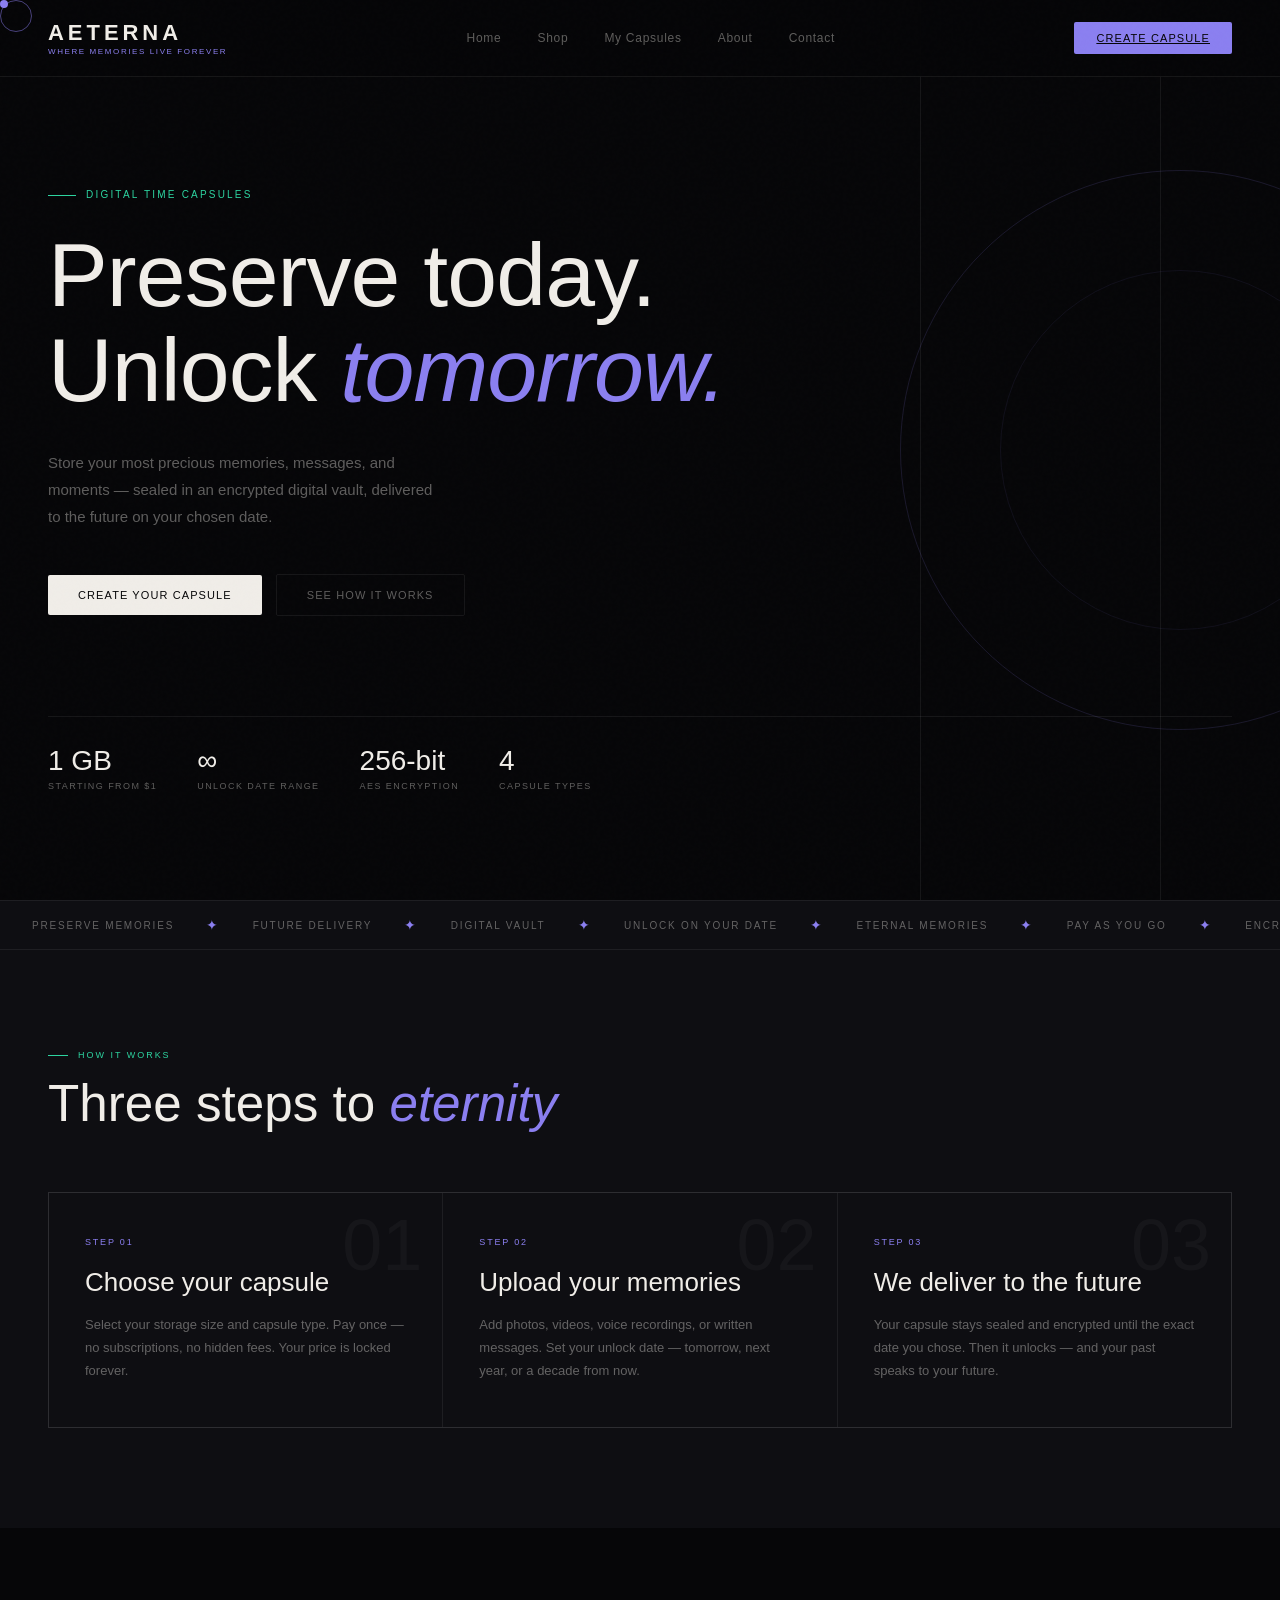
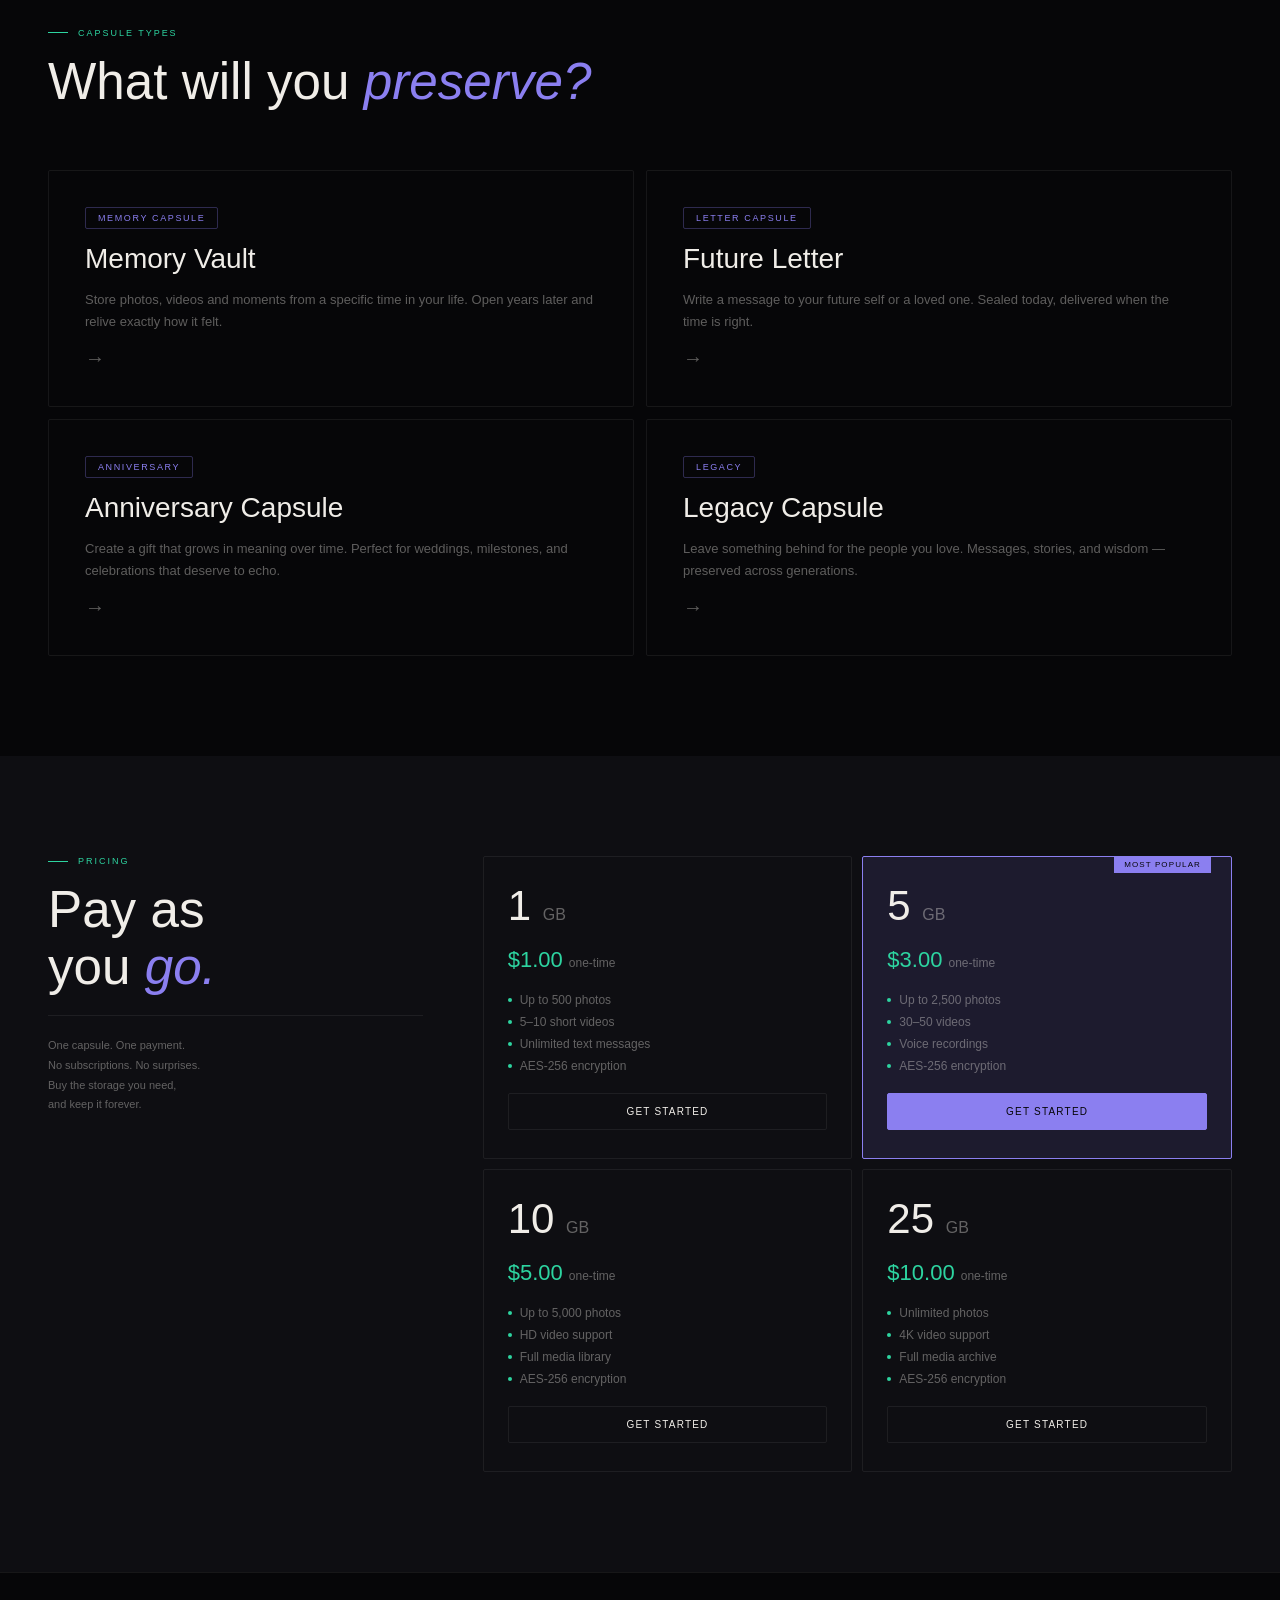
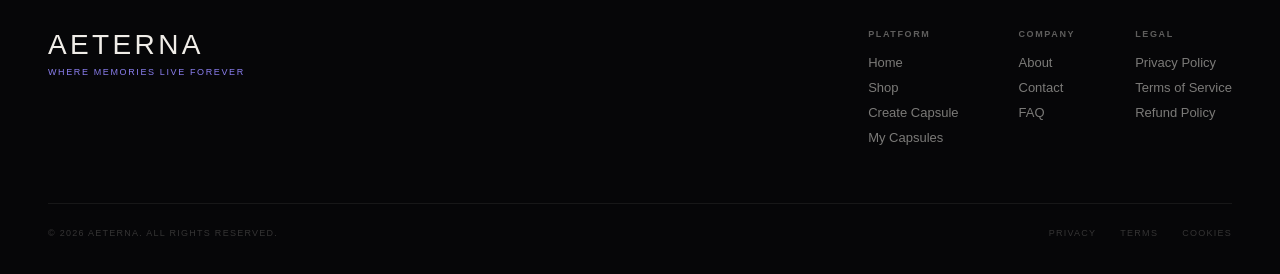
==== index.html @ 41cd710f "Add files via upload" ====
<!DOCTYPE html>
<html lang="en">
<head>
<meta charset="UTF-8">
<meta name="viewport" content="width=device-width, initial-scale=1.0">
<title>Aeterna — Where Memories Live Forever</title>
<style>
  :root {
    --black: #060608;
    --surface: #0e0e12;
    --surface2: #141418;
    --purple: #8b7ff0;
    --purple-dim: rgba(139,127,240,0.12);
    --teal: #2dd4a0;
    --teal-dim: rgba(45,212,160,0.1);
    --white: #f0ede8;
    --muted: rgba(240,237,232,0.38);
    --border: rgba(240,237,232,0.07);
    --border-accent: rgba(139,127,240,0.3);
  }

  *, *::before, *::after { box-sizing: border-box; margin: 0; padding: 0; }

  html { scroll-behavior: smooth; }

  body {
    background: var(--black);
    color: var(--white);
    font-family: 'Arial', sans-serif;
    font-weight: 300;
    overflow-x: hidden;
    cursor: none;
  }

  /* Custom cursor */
  .cursor {
    width: 8px; height: 8px;
    background: var(--purple);
    border-radius: 50%;
    position: fixed; top: 0; left: 0;
    pointer-events: none; z-index: 9999;
    transition: transform 0.15s ease;
  }
  .cursor-ring {
    width: 32px; height: 32px;
    border: 0.5px solid rgba(139,127,240,0.5);
    border-radius: 50%;
    position: fixed; top: 0; left: 0;
    pointer-events: none; z-index: 9998;
    transition: all 0.12s ease;
  }

  /* Noise overlay */
  body::before {
    content: '';
    position: fixed; inset: 0;
    background-image: url("data:image/svg+xml,%3Csvg viewBox='0 0 256 256' xmlns='http://www.w3.org/2000/svg'%3E%3Cfilter id='noise'%3E%3CfeTurbulence type='fractalNoise' baseFrequency='0.9' numOctaves='4' stitchTiles='stitch'/%3E%3C/filter%3E%3Crect width='100%25' height='100%25' filter='url(%23noise)' opacity='0.03'/%3E%3C/svg%3E");
    pointer-events: none; z-index: 1000; opacity: 0.4;
  }

  /* NAV */
  nav {
    position: fixed; top: 0; left: 0; right: 0; z-index: 100;
    display: flex; align-items: center; justify-content: space-between;
    padding: 20px 48px;
    border-bottom: 0.5px solid var(--border);
    background: rgba(6,6,8,0.85);
    backdrop-filter: blur(20px);
  }

  .nav-brand { display: flex; flex-direction: column; gap: 1px; }
  .nav-logo {
    font-family: 'Arial', sans-serif;
    font-size: 22px; font-weight: 600;
    letter-spacing: 0.18em;
    color: var(--white);
  }
  .nav-tagline {
    font-family: 'Arial', sans-serif;
    font-size: 8px; letter-spacing: 0.2em;
    color: var(--purple); text-transform: uppercase;
  }

  .nav-links { display: flex; gap: 36px; }
  .nav-links a {
    font-size: 12px; font-weight: 400;
    color: var(--muted); text-decoration: none;
    letter-spacing: 0.06em;
    transition: color 0.2s;
  }
  .nav-links a:hover { color: var(--white); }

  .nav-cta {
    font-family: 'Arial', sans-serif;
    font-size: 11px; letter-spacing: 0.1em;
    color: var(--black); background: var(--purple);
    border: none; padding: 10px 22px; border-radius: 2px;
    cursor: none; transition: opacity 0.2s;
    text-transform: uppercase;
  }
  .nav-cta:hover { opacity: 0.85; }

  /* HERO */
  .hero {
    min-height: 100vh;
    display: flex; flex-direction: column;
    justify-content: center; align-items: flex-start;
    gap: 0;
    padding: 140px 48px 60px;
    position: relative; overflow: hidden;
  }

  .hero-grid-line {
    position: absolute; top: 0; right: 120px; bottom: 0;
    width: 0.5px; background: var(--border);
  }
  .hero-grid-line2 {
    position: absolute; top: 0; right: 360px; bottom: 0;
    width: 0.5px; background: var(--border);
  }
  .hero-circle {
    position: absolute; right: -180px; top: 50%;
    transform: translateY(-50%);
    width: 560px; height: 560px;
    border-radius: 50%;
    border: 0.5px solid rgba(139,127,240,0.15);
  }
  .hero-circle2 {
    position: absolute; right: -80px; top: 50%;
    transform: translateY(-50%);
    width: 360px; height: 360px;
    border-radius: 50%;
    border: 0.5px solid rgba(139,127,240,0.08);
    animation: slowspin 30s linear infinite;
  }
  @keyframes slowspin {
    from { transform: translateY(-50%) rotate(0deg); }
    to { transform: translateY(-50%) rotate(360deg); }
  }

  .hero-eyebrow {
    font-family: 'Arial', sans-serif;
    font-size: 10px; letter-spacing: 0.22em;
    color: var(--teal); text-transform: uppercase;
    margin-bottom: 28px;
    display: flex; align-items: center; gap: 10px;
    opacity: 0; animation: fadein 0.8s 0.2s forwards;
  }
  .hero-eyebrow::before {
    content: '';
    display: block; width: 28px; height: 0.5px;
    background: var(--teal);
  }

  .hero-h1 {
    font-family: 'Arial', sans-serif;
    font-size: clamp(52px, 7vw, 96px);
    font-weight: 300; line-height: 1.05;
    letter-spacing: -0.01em;
    margin-bottom: 32px;
    max-width: 680px;
    opacity: 0; animation: fadein 0.9s 0.4s forwards;
  }
  .hero-h1 em {
    font-style: italic; color: var(--purple);
  }
  .hero-h1 .hero-word {
    display: inline-block;
    overflow: hidden;
  }

  .hero-sub {
    font-size: 15px; font-weight: 300;
    color: var(--muted); line-height: 1.8;
    max-width: 400px; margin-bottom: 44px;
    opacity: 0; animation: fadein 0.9s 0.6s forwards;
  }

  .hero-actions {
    margin-bottom: 60px;
    display: flex; gap: 14px; align-items: center;
    opacity: 0; animation: fadein 0.9s 0.8s forwards;
  }
  .btn-main {
    font-family: 'Arial', sans-serif;
    font-size: 11px; letter-spacing: 0.1em; text-transform: uppercase;
    color: var(--black); background: var(--white);
    border: none; padding: 14px 30px; border-radius: 2px;
    cursor: none; transition: background 0.2s;
  }
  .btn-main:hover { background: var(--purple); color: #fff; }
  .btn-ghost {
    font-family: 'Arial', sans-serif;
    font-size: 11px; letter-spacing: 0.1em; text-transform: uppercase;
    color: var(--muted); background: transparent;
    border: 0.5px solid var(--border); padding: 14px 30px; border-radius: 2px;
    cursor: none; transition: border-color 0.2s, color 0.2s;
  }
  .btn-ghost:hover { border-color: var(--purple); color: var(--purple); }

  .hero-stat-row {
    position: relative; bottom: auto; left: auto; right: auto; margin-top: auto;
    display: flex; gap: 40px; border-top: 0.5px solid var(--border); padding-top: 24px; width: 100%; margin-top: 40px;
    opacity: 1;
    border-top: 0.5px solid var(--border); padding-top: 28px;
  }
  .hero-stat { display: flex; flex-direction: column; gap: 4px; }
  .hero-stat-num {
    font-family: 'Arial', sans-serif;
    font-size: 28px; font-weight: 300; color: var(--white);
  }
  .hero-stat-label {
    font-family: 'Arial', sans-serif;
    font-size: 9px; letter-spacing: 0.16em; text-transform: uppercase;
    color: var(--muted);
  }

  @keyframes fadein {
    from { opacity: 0; transform: translateY(14px); }
    to { opacity: 1; transform: translateY(0); }
  }

  /* MARQUEE */
  .marquee-section {
    border-top: 0.5px solid var(--border);
    border-bottom: 0.5px solid var(--border);
    padding: 16px 0; overflow: hidden;
    background: var(--surface);
  }
  .marquee-track {
    display: flex; width: max-content;
    animation: marquee 24s linear infinite;
  }
  @keyframes marquee {
    from { transform: translateX(0); }
    to { transform: translateX(-50%); }
  }
  .marquee-item {
    display: flex; align-items: center; gap: 0;
    white-space: nowrap;
  }
  .marquee-item span {
    font-family: 'Arial', sans-serif;
    font-size: 10px; letter-spacing: 0.18em; text-transform: uppercase;
    color: var(--muted); padding: 0 32px;
  }
  .marquee-item .sep {
    color: var(--purple); padding: 0; font-size: 14px;
  }

  /* SECTION COMMON */
  section { padding: 100px 48px; }
  .section-label {
    font-family: 'Arial', sans-serif;
    font-size: 9px; letter-spacing: 0.22em; text-transform: uppercase;
    color: var(--teal); margin-bottom: 16px;
    display: flex; align-items: center; gap: 10px;
  }
  .section-label::before {
    content: ''; display: block;
    width: 20px; height: 0.5px; background: var(--teal);
  }
  .section-h {
    font-family: 'Arial', sans-serif;
    font-size: clamp(32px, 4vw, 52px);
    font-weight: 300; line-height: 1.1;
    margin-bottom: 60px;
  }
  .section-h em { font-style: italic; color: var(--purple); }

  /* HOW IT WORKS */
  .how { background: var(--surface); }
  .how-grid {
    display: grid; grid-template-columns: repeat(3, 1fr);
    gap: 1px; background: var(--border);
    border: 0.5px solid var(--border);
  }
  .how-card {
    background: var(--surface);
    padding: 44px 36px;
    position: relative; overflow: hidden;
    transition: background 0.3s;
  }
  .how-card:hover { background: var(--surface2); }
  .how-card::before {
    content: '';
    position: absolute; top: 0; left: 0; right: 0;
    height: 1px; background: transparent;
    transition: background 0.3s;
  }
  .how-card:hover::before { background: var(--purple); }
  .how-num {
    font-family: 'Arial', sans-serif;
    font-size: 72px; font-weight: 300;
    color: rgba(240,237,232,0.04);
    position: absolute; top: 16px; right: 20px;
    line-height: 1;
  }
  .how-step {
    font-family: 'Arial', sans-serif;
    font-size: 9px; letter-spacing: 0.2em; text-transform: uppercase;
    color: var(--purple); margin-bottom: 20px;
  }
  .how-title {
    font-family: 'Arial', sans-serif;
    font-size: 26px; font-weight: 400;
    margin-bottom: 14px; line-height: 1.2;
  }
  .how-desc {
    font-size: 13px; color: var(--muted);
    line-height: 1.8; font-weight: 300;
  }

  /* CAPSULE TYPES */
  .types { background: var(--black); }
  .types-grid {
    display: grid;
    grid-template-columns: repeat(2, 1fr);
    gap: 12px;
  }
  .type-card {
    border: 0.5px solid var(--border);
    border-radius: 2px; padding: 36px;
    display: flex; flex-direction: column; gap: 14px;
    transition: border-color 0.3s, background 0.3s;
    position: relative; overflow: hidden;
    cursor: none;
  }
  .type-card:hover {
    border-color: var(--border-accent);
    background: var(--purple-dim);
  }
  .type-card.wide { grid-column: span 2; flex-direction: row; align-items: center; justify-content: space-between; }
  .type-icon {
    font-family: 'Arial', sans-serif;
    font-size: 9px; letter-spacing: 0.18em; text-transform: uppercase;
    color: var(--purple);
    border: 0.5px solid var(--border-accent);
    padding: 5px 12px; display: inline-block;
    border-radius: 2px;
    width: fit-content;
  }
  .type-name {
    font-family: 'Arial', sans-serif;
    font-size: 28px; font-weight: 300;
  }
  .type-desc { font-size: 13px; color: var(--muted); line-height: 1.7; }
  .type-arrow {
    font-size: 20px; color: var(--muted);
    transition: color 0.2s, transform 0.2s;
  }
  .type-card:hover .type-arrow { color: var(--purple); transform: translateX(4px); }

  /* PRICING */
  .pricing { background: var(--surface); }
  .pricing-inner {
    display: grid; grid-template-columns: 1fr 2fr;
    gap: 60px; align-items: start;
  }
  .pricing-left {}
  .pricing-note {
    font-family: 'Arial', sans-serif;
    font-size: 11px; color: var(--muted); line-height: 1.8;
    margin-top: 20px; padding-top: 20px;
    border-top: 0.5px solid var(--border);
  }
  .pricing-cards {
    display: grid; grid-template-columns: repeat(2, 1fr);
    gap: 10px;
  }
  .price-card {
    border: 0.5px solid var(--border);
    border-radius: 2px; padding: 28px 24px;
    display: flex; flex-direction: column; gap: 20px;
    transition: border-color 0.3s; cursor: none;
    position: relative;
  }
  .price-card:hover { border-color: var(--border-accent); }
  .price-card.featured {
    border-color: var(--purple);
    background: var(--purple-dim);
  }
  .price-featured-tag {
    position: absolute; top: -1px; right: 20px;
    font-family: 'Arial', sans-serif;
    font-size: 8px; letter-spacing: 0.14em; text-transform: uppercase;
    background: var(--purple); color: var(--black);
    padding: 4px 10px;
  }
  .price-size {
    font-family: 'Arial', sans-serif;
    font-size: 42px; font-weight: 300; line-height: 1;
    color: var(--white);
  }
  .price-size span { font-size: 16px; color: var(--muted); }
  .price-amount {
    font-family: 'Arial', sans-serif;
    font-size: 22px; font-weight: 400; color: var(--teal);
  }
  .price-amount small { font-size: 12px; color: var(--muted); }
  .price-features { display: flex; flex-direction: column; gap: 8px; }
  .price-feature {
    font-size: 12px; color: var(--muted);
    display: flex; align-items: center; gap: 8px;
  }
  .price-feature::before {
    content: ''; display: block;
    width: 4px; height: 4px;
    border-radius: 50%; background: var(--teal); flex-shrink: 0;
  }
  .price-btn {
    font-family: 'Arial', sans-serif;
    font-size: 10px; letter-spacing: 0.12em; text-transform: uppercase;
    color: var(--white); background: transparent;
    border: 0.5px solid var(--border); padding: 12px;
    border-radius: 2px; cursor: none;
    transition: border-color 0.2s, background 0.2s, color 0.2s;
    width: 100%;
  }
  .price-btn:hover, .price-card.featured .price-btn {
    background: var(--purple); border-color: var(--purple); color: var(--black);
  }

  /* FOOTER */
  footer {
    background: var(--black);
    border-top: 0.5px solid var(--border);
    padding: 56px 48px 36px;
  }
  .footer-top {
    display: flex; justify-content: space-between;
    align-items: flex-start; margin-bottom: 48px;
  }
  .footer-brand {}
  .footer-logo {
    font-family: 'Arial', sans-serif;
    font-size: 28px; font-weight: 300; letter-spacing: 0.12em;
    margin-bottom: 6px;
  }
  .footer-tagline {
    font-family: 'Arial', sans-serif;
    font-size: 9px; letter-spacing: 0.18em; text-transform: uppercase;
    color: var(--purple);
  }
  .footer-cols { display: flex; gap: 60px; }
  .footer-col h4 {
    font-family: 'Arial', sans-serif;
    font-size: 9px; letter-spacing: 0.18em; text-transform: uppercase;
    color: var(--muted); margin-bottom: 16px;
  }
  .footer-col a {
    display: block; font-size: 13px;
    color: rgba(240,237,232,0.5); text-decoration: none;
    margin-bottom: 10px; transition: color 0.2s;
  }
  .footer-col a:hover { color: var(--white); }
  .footer-bottom {
    border-top: 0.5px solid var(--border);
    padding-top: 24px;
    display: flex; justify-content: space-between; align-items: center;
  }
  .footer-copy {
    font-family: 'Arial', sans-serif;
    font-size: 9px; letter-spacing: 0.14em; text-transform: uppercase;
    color: rgba(240,237,232,0.2);
  }
  .footer-legal { display: flex; gap: 24px; }
  .footer-legal a {
    font-family: 'Arial', sans-serif;
    font-size: 9px; letter-spacing: 0.14em; text-transform: uppercase;
    color: rgba(240,237,232,0.2); text-decoration: none;
    transition: color 0.2s;
  }
  .footer-legal a:hover { color: var(--muted); }

  /* Scroll reveal */
  .reveal {
    opacity: 0; transform: translateY(24px);
    transition: opacity 0.7s ease, transform 0.7s ease;
  }
  .reveal.visible { opacity: 1; transform: translateY(0); }

</style>
</head>
<body>

<div class="cursor" id="cursor"></div>
<div class="cursor-ring" id="cursorRing"></div>

<!-- NAV -->
<nav>
  <div class="nav-brand">
    <div class="nav-logo">AETERNA</div>
    <div class="nav-tagline">Where memories live forever</div>
  </div>
  <div class="nav-links">
    <a href="index.html">Home</a>
    <a href="shop.html">Shop</a>
    <a href="dashboard.html">My Capsules</a>
    <a href="about.html">About</a>
    <a href="contact.html">Contact</a>
  </div>
  <a class="nav-cta" href="create.html">Create Capsule</a>
</nav>

<!-- HERO -->
<section class="hero">
  <div class="hero-grid-line"></div>
  <div class="hero-grid-line2"></div>
  <div class="hero-circle"></div>
  <div class="hero-circle2"></div>

  <div class="hero-eyebrow">Digital Time Capsules</div>
  <h1 class="hero-h1">
    Preserve today.<br>
    Unlock <em>tomorrow.</em>
  </h1>
  <p class="hero-sub">
    Store your most precious memories, messages, and moments — sealed in an encrypted digital vault, delivered to the future on your chosen date.
  </p>
  <div class="hero-actions">
    <a class="btn-main" href="create.html" style="display:inline-block;text-decoration:none;">Create your capsule</a>
    <a class="btn-ghost" href="shop.html" style="display:inline-block;text-decoration:none;">See how it works</a>
  </div>

  <div class="hero-stat-row">
    <div class="hero-stat">
      <span class="hero-stat-num">1 GB</span>
      <span class="hero-stat-label">Starting from $1</span>
    </div>
    <div class="hero-stat">
      <span class="hero-stat-num">∞</span>
      <span class="hero-stat-label">Unlock date range</span>
    </div>
    <div class="hero-stat">
      <span class="hero-stat-num">256-bit</span>
      <span class="hero-stat-label">AES Encryption</span>
    </div>
    <div class="hero-stat">
      <span class="hero-stat-num">4</span>
      <span class="hero-stat-label">Capsule types</span>
    </div>
  </div>
</section>

<!-- MARQUEE -->
<div class="marquee-section">
  <div class="marquee-track">
    <div class="marquee-item"><span>Preserve Memories</span><span class="sep">✦</span></div>
    <div class="marquee-item"><span>Future Delivery</span><span class="sep">✦</span></div>
    <div class="marquee-item"><span>Digital Vault</span><span class="sep">✦</span></div>
    <div class="marquee-item"><span>Unlock on Your Date</span><span class="sep">✦</span></div>
    <div class="marquee-item"><span>Eternal Memories</span><span class="sep">✦</span></div>
    <div class="marquee-item"><span>Pay As You Go</span><span class="sep">✦</span></div>
    <div class="marquee-item"><span>Encrypted Storage</span><span class="sep">✦</span></div>
    <div class="marquee-item"><span>Preserve Memories</span><span class="sep">✦</span></div>
    <div class="marquee-item"><span>Future Delivery</span><span class="sep">✦</span></div>
    <div class="marquee-item"><span>Digital Vault</span><span class="sep">✦</span></div>
    <div class="marquee-item"><span>Unlock on Your Date</span><span class="sep">✦</span></div>
    <div class="marquee-item"><span>Eternal Memories</span><span class="sep">✦</span></div>
    <div class="marquee-item"><span>Pay As You Go</span><span class="sep">✦</span></div>
    <div class="marquee-item"><span>Encrypted Storage</span><span class="sep">✦</span></div>
  </div>
</div>

<!-- HOW IT WORKS -->
<section class="how" id="how">
  <div class="section-label reveal">How it works</div>
  <h2 class="section-h reveal">Three steps to <em>eternity</em></h2>
  <div class="how-grid reveal">
    <div class="how-card">
      <div class="how-num">01</div>
      <div class="how-step">Step 01</div>
      <div class="how-title">Choose your capsule</div>
      <p class="how-desc">Select your storage size and capsule type. Pay once — no subscriptions, no hidden fees. Your price is locked forever.</p>
    </div>
    <div class="how-card">
      <div class="how-num">02</div>
      <div class="how-step">Step 02</div>
      <div class="how-title">Upload your memories</div>
      <p class="how-desc">Add photos, videos, voice recordings, or written messages. Set your unlock date — tomorrow, next year, or a decade from now.</p>
    </div>
    <div class="how-card">
      <div class="how-num">03</div>
      <div class="how-step">Step 03</div>
      <div class="how-title">We deliver to the future</div>
      <p class="how-desc">Your capsule stays sealed and encrypted until the exact date you chose. Then it unlocks — and your past speaks to your future.</p>
    </div>
  </div>
</section>

<!-- CAPSULE TYPES -->
<section class="types">
  <div class="section-label reveal">Capsule types</div>
  <h2 class="section-h reveal">What will you <em>preserve?</em></h2>
  <div class="types-grid reveal">
    <div class="type-card">
      <span class="type-icon">Memory Capsule</span>
      <div class="type-name">Memory Vault</div>
      <p class="type-desc">Store photos, videos and moments from a specific time in your life. Open years later and relive exactly how it felt.</p>
      <span class="type-arrow">→</span>
    </div>
    <div class="type-card">
      <span class="type-icon">Letter Capsule</span>
      <div class="type-name">Future Letter</div>
      <p class="type-desc">Write a message to your future self or a loved one. Sealed today, delivered when the time is right.</p>
      <span class="type-arrow">→</span>
    </div>
    <div class="type-card">
      <span class="type-icon">Anniversary</span>
      <div class="type-name">Anniversary Capsule</div>
      <p class="type-desc">Create a gift that grows in meaning over time. Perfect for weddings, milestones, and celebrations that deserve to echo.</p>
      <span class="type-arrow">→</span>
    </div>
    <div class="type-card">
      <span class="type-icon">Legacy</span>
      <div class="type-name">Legacy Capsule</div>
      <p class="type-desc">Leave something behind for the people you love. Messages, stories, and wisdom — preserved across generations.</p>
      <span class="type-arrow">→</span>
    </div>
  </div>
</section>

<!-- PRICING -->
<section class="pricing">
  <div class="pricing-inner">
    <div class="pricing-left reveal">
      <div class="section-label">Pricing</div>
      <h2 class="section-h" style="margin-bottom:0;">Pay as<br>you <em>go.</em></h2>
      <p class="pricing-note">
        One capsule. One payment.<br>
        No subscriptions. No surprises.<br>
        Buy the storage you need,<br>
        and keep it forever.
      </p>
    </div>
    <div class="pricing-cards reveal">
      <div class="price-card">
        <div class="price-size">1 <span>GB</span></div>
        <div class="price-amount">$1.00 <small>one-time</small></div>
        <div class="price-features">
          <div class="price-feature">Up to 500 photos</div>
          <div class="price-feature">5–10 short videos</div>
          <div class="price-feature">Unlimited text messages</div>
          <div class="price-feature">AES-256 encryption</div>
        </div>
        <button class="price-btn" onclick="window.location.href='shop.html'">Get started</button>
      </div>
      <div class="price-card featured">
        <div class="price-featured-tag">Most popular</div>
        <div class="price-size">5 <span>GB</span></div>
        <div class="price-amount">$3.00 <small>one-time</small></div>
        <div class="price-features">
          <div class="price-feature">Up to 2,500 photos</div>
          <div class="price-feature">30–50 videos</div>
          <div class="price-feature">Voice recordings</div>
          <div class="price-feature">AES-256 encryption</div>
        </div>
        <button class="price-btn" onclick="window.location.href='shop.html'">Get started</button>
      </div>
      <div class="price-card">
        <div class="price-size">10 <span>GB</span></div>
        <div class="price-amount">$5.00 <small>one-time</small></div>
        <div class="price-features">
          <div class="price-feature">Up to 5,000 photos</div>
          <div class="price-feature">HD video support</div>
          <div class="price-feature">Full media library</div>
          <div class="price-feature">AES-256 encryption</div>
        </div>
        <button class="price-btn" onclick="window.location.href='shop.html'">Get started</button>
      </div>
      <div class="price-card">
        <div class="price-size">25 <span>GB</span></div>
        <div class="price-amount">$10.00 <small>one-time</small></div>
        <div class="price-features">
          <div class="price-feature">Unlimited photos</div>
          <div class="price-feature">4K video support</div>
          <div class="price-feature">Full media archive</div>
          <div class="price-feature">AES-256 encryption</div>
        </div>
        <button class="price-btn" onclick="window.location.href='shop.html'">Get started</button>
      </div>
    </div>
  </div>
</section>

<!-- FOOTER -->
<footer>
  <div class="footer-top">
    <div class="footer-brand">
      <div class="footer-logo">AETERNA</div>
      <div class="footer-tagline">Where memories live forever</div>
    </div>
    <div class="footer-cols">
      <div class="footer-col">
        <h4>Platform</h4>
        <a href="index.html">Home</a>
        <a href="shop.html">Shop</a>
        <a href="create.html">Create Capsule</a>
        <a href="dashboard.html">My Capsules</a>
      </div>
      <div class="footer-col">
        <h4>Company</h4>
        <a href="about.html">About</a>
        <a href="contact.html">Contact</a>
        <a href="#faq">FAQ</a>
      </div>
      <div class="footer-col">
        <h4>Legal</h4>
        <a href="#">Privacy Policy</a>
        <a href="#">Terms of Service</a>
        <a href="#">Refund Policy</a>
      </div>
    </div>
  </div>
  <div class="footer-bottom">
    <span class="footer-copy">© 2026 Aeterna. All rights reserved.</span>
    <div class="footer-legal">
      <a href="#">Privacy</a>
      <a href="#">Terms</a>
      <a href="#">Cookies</a>
    </div>
  </div>
</footer>

<script>
  // Cursor
  const cursor = document.getElementById('cursor');
  const ring = document.getElementById('cursorRing');
  document.addEventListener('mousemove', e => {
    const x = e.clientX, y = e.clientY;
    cursor.style.transform = `translate(${x - 4}px, ${y - 4}px)`;
    ring.style.transform = `translate(${x - 16}px, ${y - 16}px)`;
  });
  document.querySelectorAll('button, a').forEach(el => {
    el.addEventListener('mouseenter', () => { ring.style.borderColor = 'rgba(139,127,240,0.9)'; ring.style.transform += ' scale(1.5)'; });
    el.addEventListener('mouseleave', () => { ring.style.borderColor = 'rgba(139,127,240,0.5)'; });
  });

  document.querySelectorAll('button, a').forEach(el => {
    el.addEventListener('mouseenter', () => {
      cursor.style.transform += ' scale(2)';
      ring.style.borderColor = 'rgba(139,127,240,0.9)';
    });
    el.addEventListener('mouseleave', () => {
      ring.style.borderColor = 'rgba(139,127,240,0.5)';
    });
  });

  // Scroll reveal
  const reveals = document.querySelectorAll('.reveal');
  const observer = new IntersectionObserver(entries => {
    entries.forEach(e => {
      if (e.isIntersecting) { e.target.classList.add('visible'); }
    });
  }, { threshold: 0.1 });
  reveals.forEach(r => observer.observe(r));
</script>
</body>
</html>
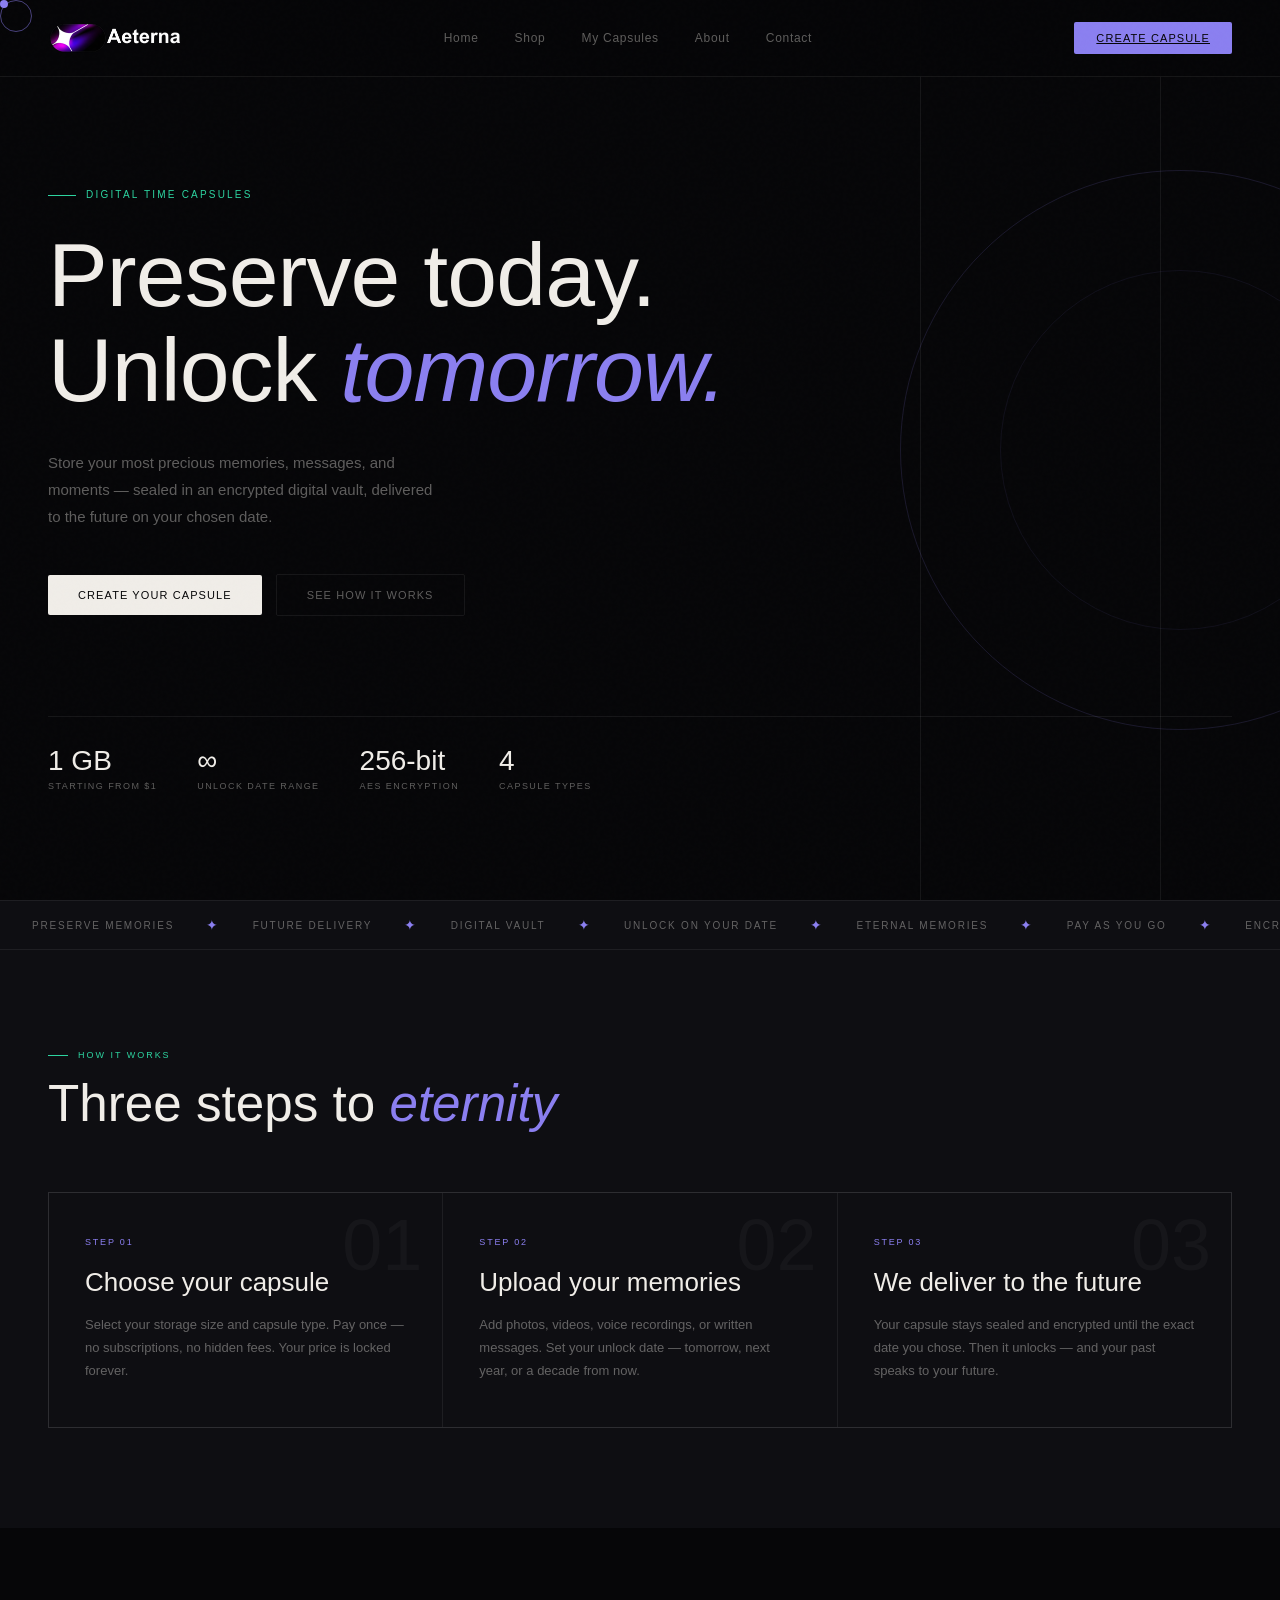
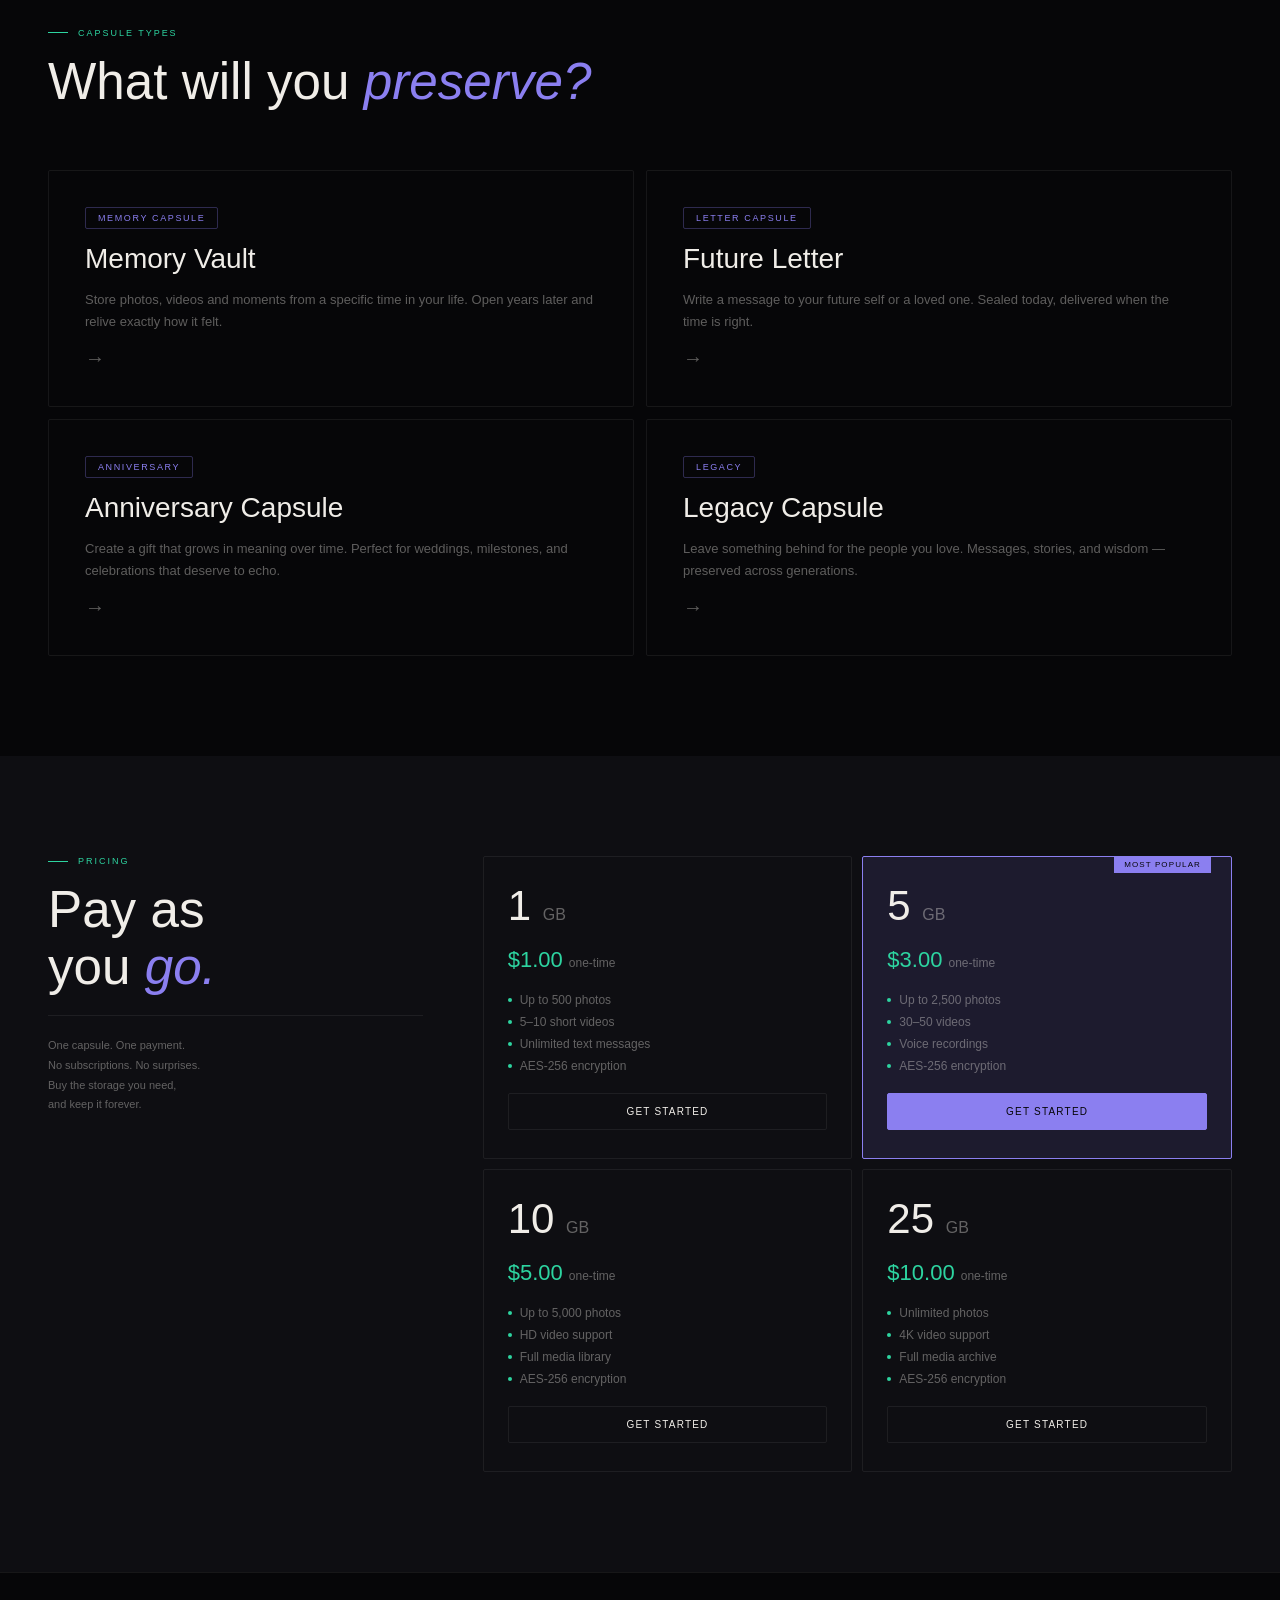
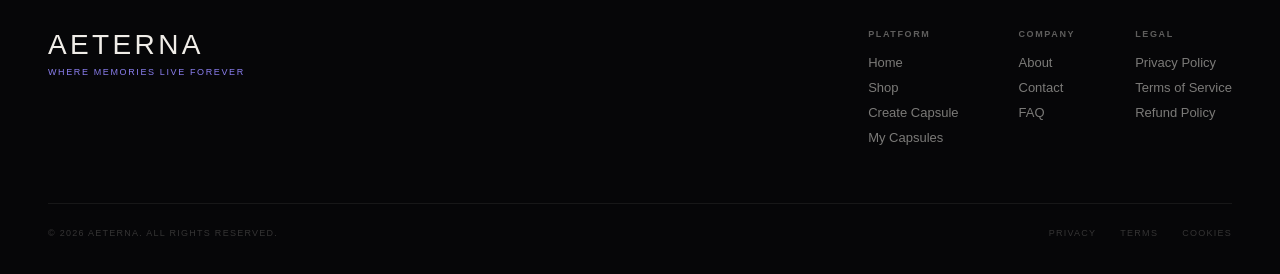
==== commit 76b116a8: "Add files via upload" ====
--- a/index.html
+++ b/index.html
@@ -2,6 +2,7 @@
 <html lang="en">
 <head>
 <meta charset="UTF-8">
+<link rel="icon" type="image/png" href="favicon.png">
 <meta name="viewport" content="width=device-width, initial-scale=1.0">
 <title>Aeterna — Where Memories Live Forever</title>
 <style>
@@ -68,7 +69,7 @@
     backdrop-filter: blur(20px);
   }
 
-  .nav-brand { display: flex; flex-direction: column; gap: 1px; }
+  .nav-brand { display: flex; align-items: center; }
   .nav-logo {
     font-family: 'Arial', sans-serif;
     font-size: 22px; font-weight: 600;
@@ -489,10 +490,9 @@
 
 <!-- NAV -->
 <nav>
-  <div class="nav-brand">
-    <div class="nav-logo">AETERNA</div>
-    <div class="nav-tagline">Where memories live forever</div>
-  </div>
+  <a class="nav-brand" href="index.html">
+    <img src="logo-white.png" alt="Aeterna" style="height:36px;width:auto;display:block;">
+  </a>
   <div class="nav-links">
     <a href="index.html">Home</a>
     <a href="shop.html">Shop</a>
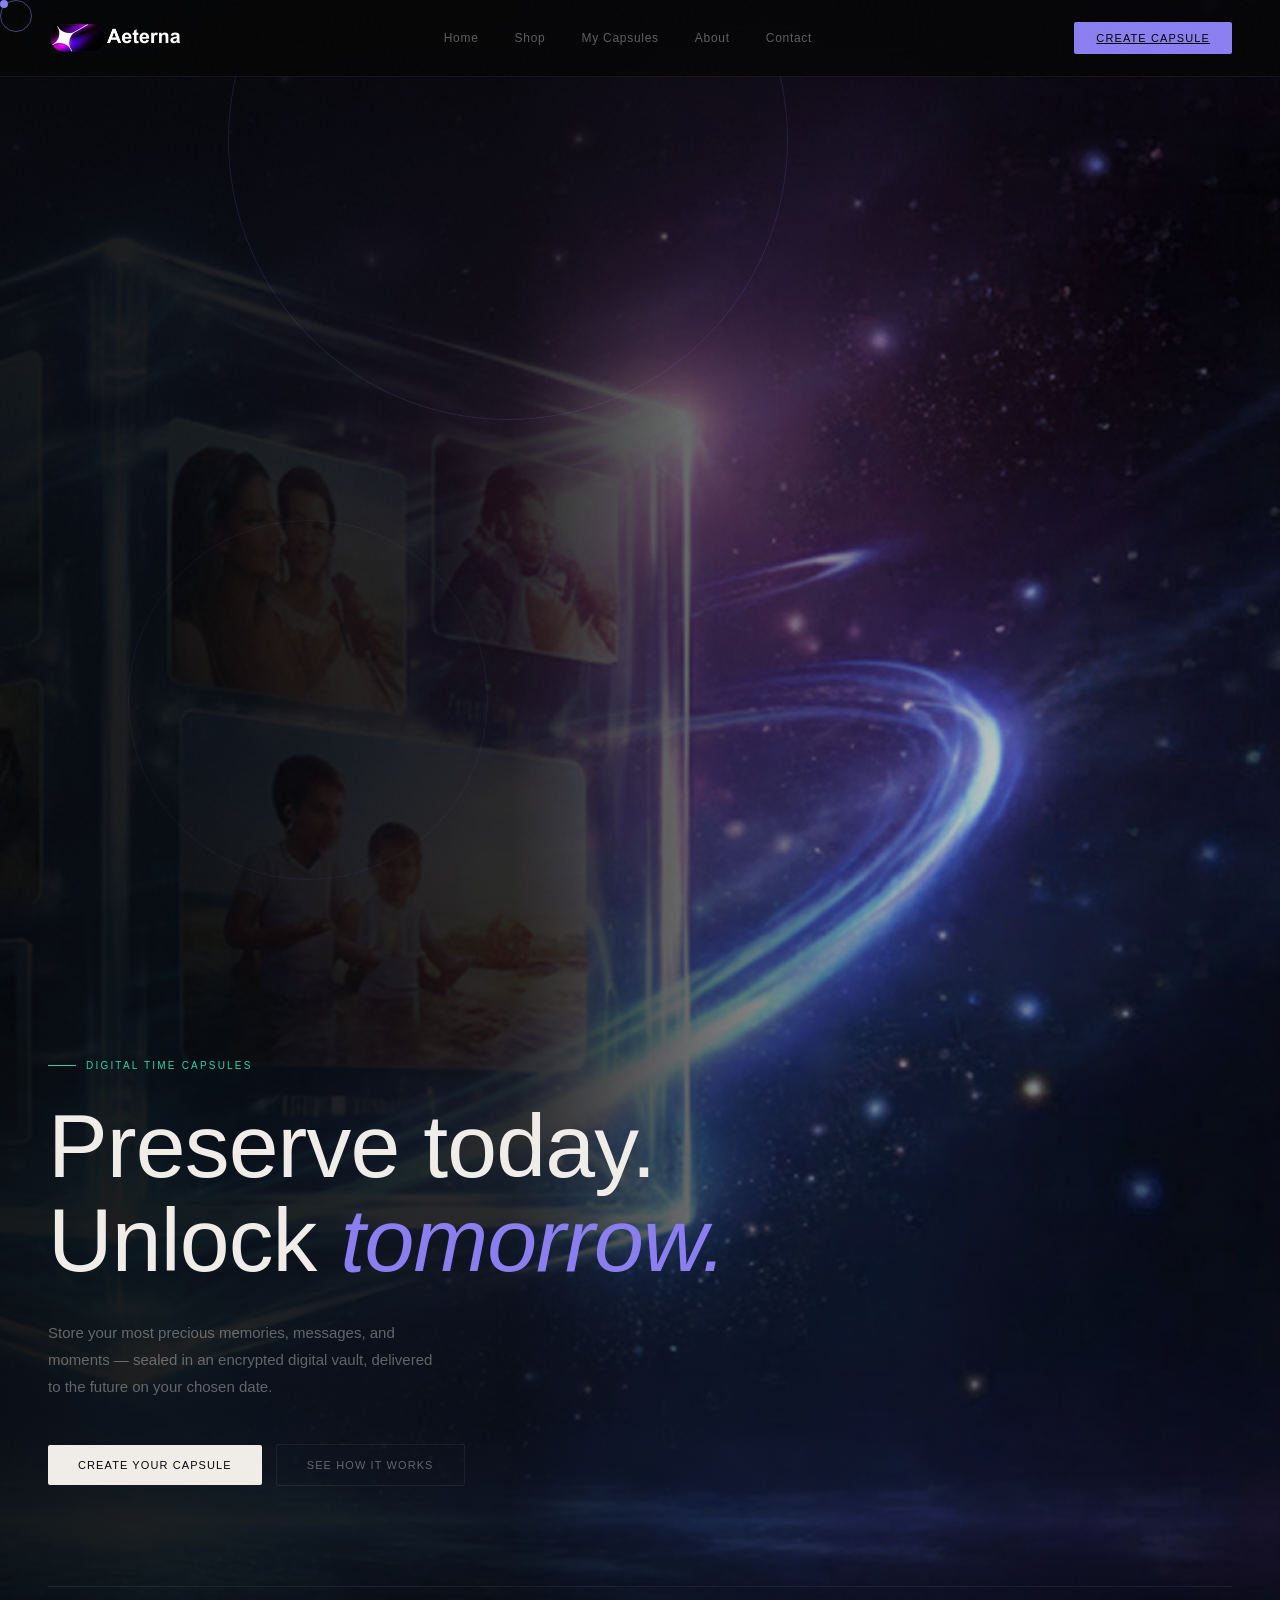
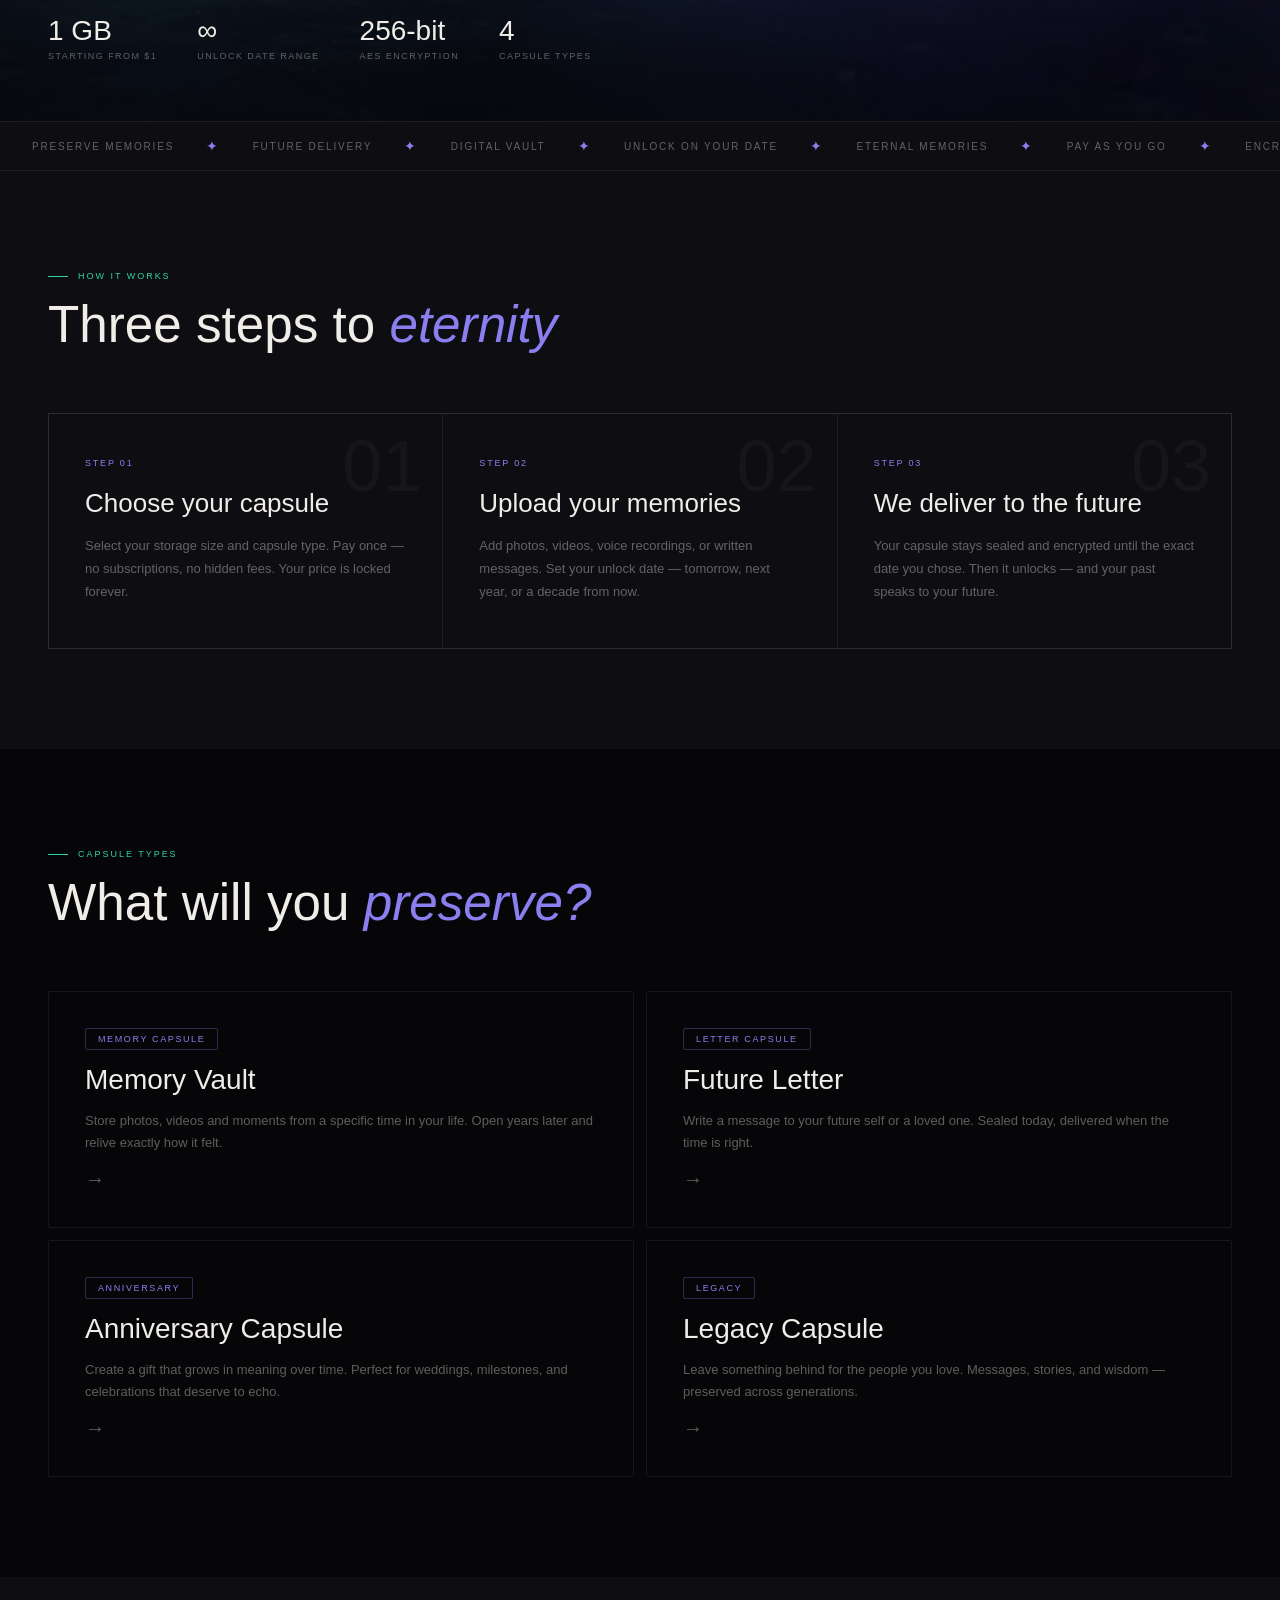
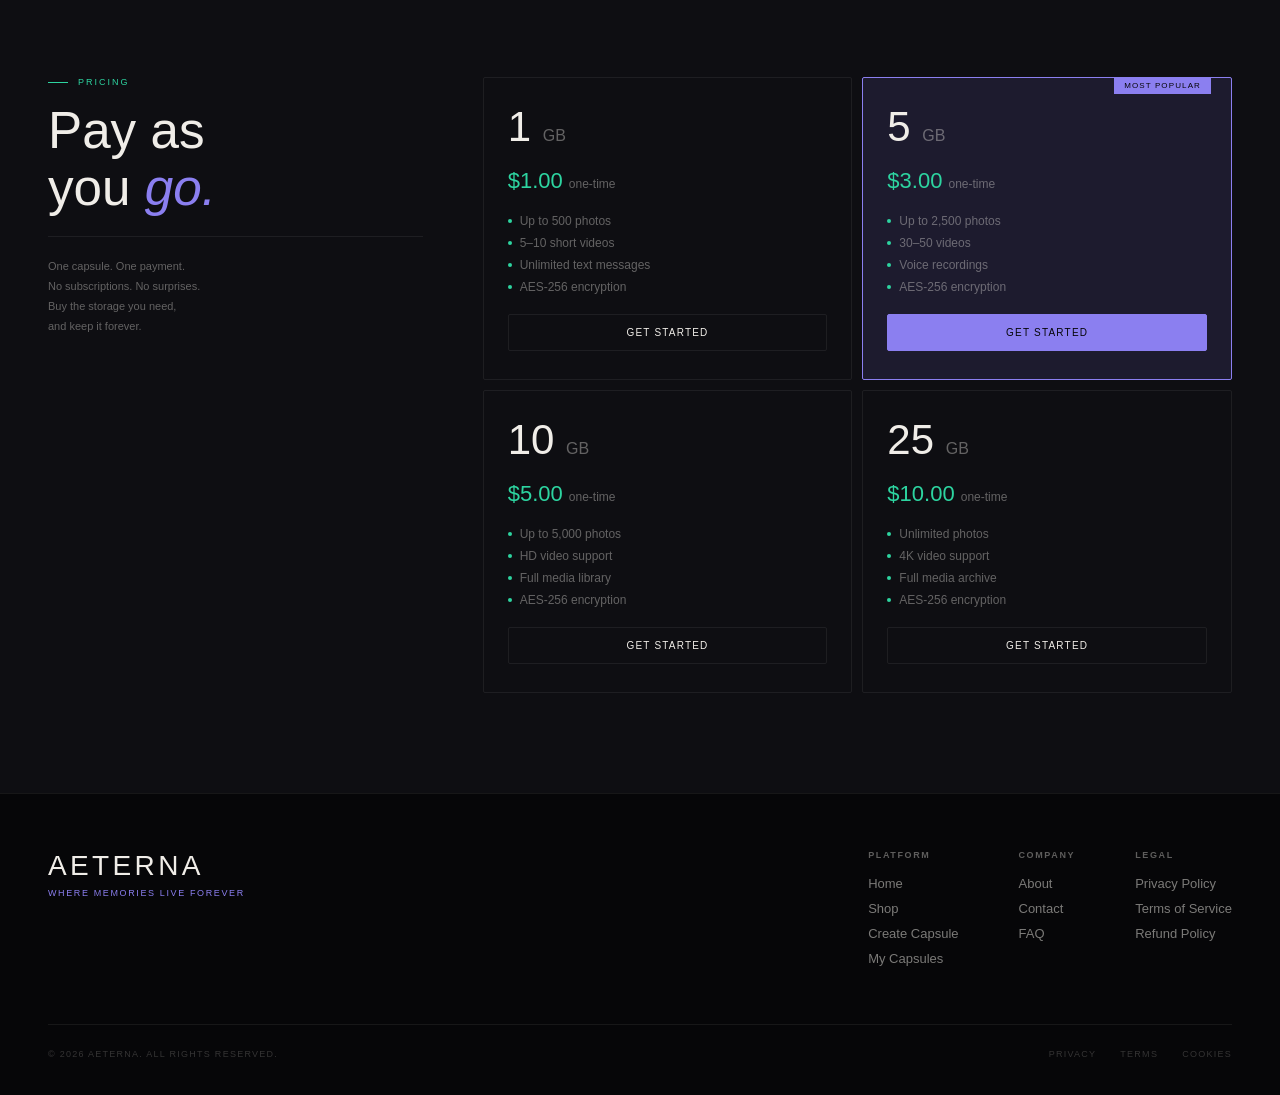
==== commit 1a1734ee: "Add files via upload" ====
--- a/index.html
+++ b/index.html
@@ -109,7 +109,23 @@
     gap: 0;
     padding: 140px 48px 60px;
     position: relative; overflow: hidden;
-  }
+    background-image: url("hero.png");
+    background-size: cover;
+    background-position: center right;
+    background-repeat: no-repeat;
+  }
+  .hero-overlay {
+    position: absolute; inset: 0;
+    background: linear-gradient(
+      to right,
+      rgba(6,6,8,0.92) 0%,
+      rgba(6,6,8,0.85) 40%,
+      rgba(6,6,8,0.3) 70%,
+      rgba(6,6,8,0.05) 100%
+    );
+    z-index: 0;
+  }
+  .hero > *:not(.hero-overlay) { position: relative; z-index: 1; }
 
   .hero-grid-line {
     position: absolute; top: 0; right: 120px; bottom: 0;
@@ -505,6 +521,7 @@
 
 <!-- HERO -->
 <section class="hero">
+  <div class="hero-overlay"></div>
   <div class="hero-grid-line"></div>
   <div class="hero-grid-line2"></div>
   <div class="hero-circle"></div>
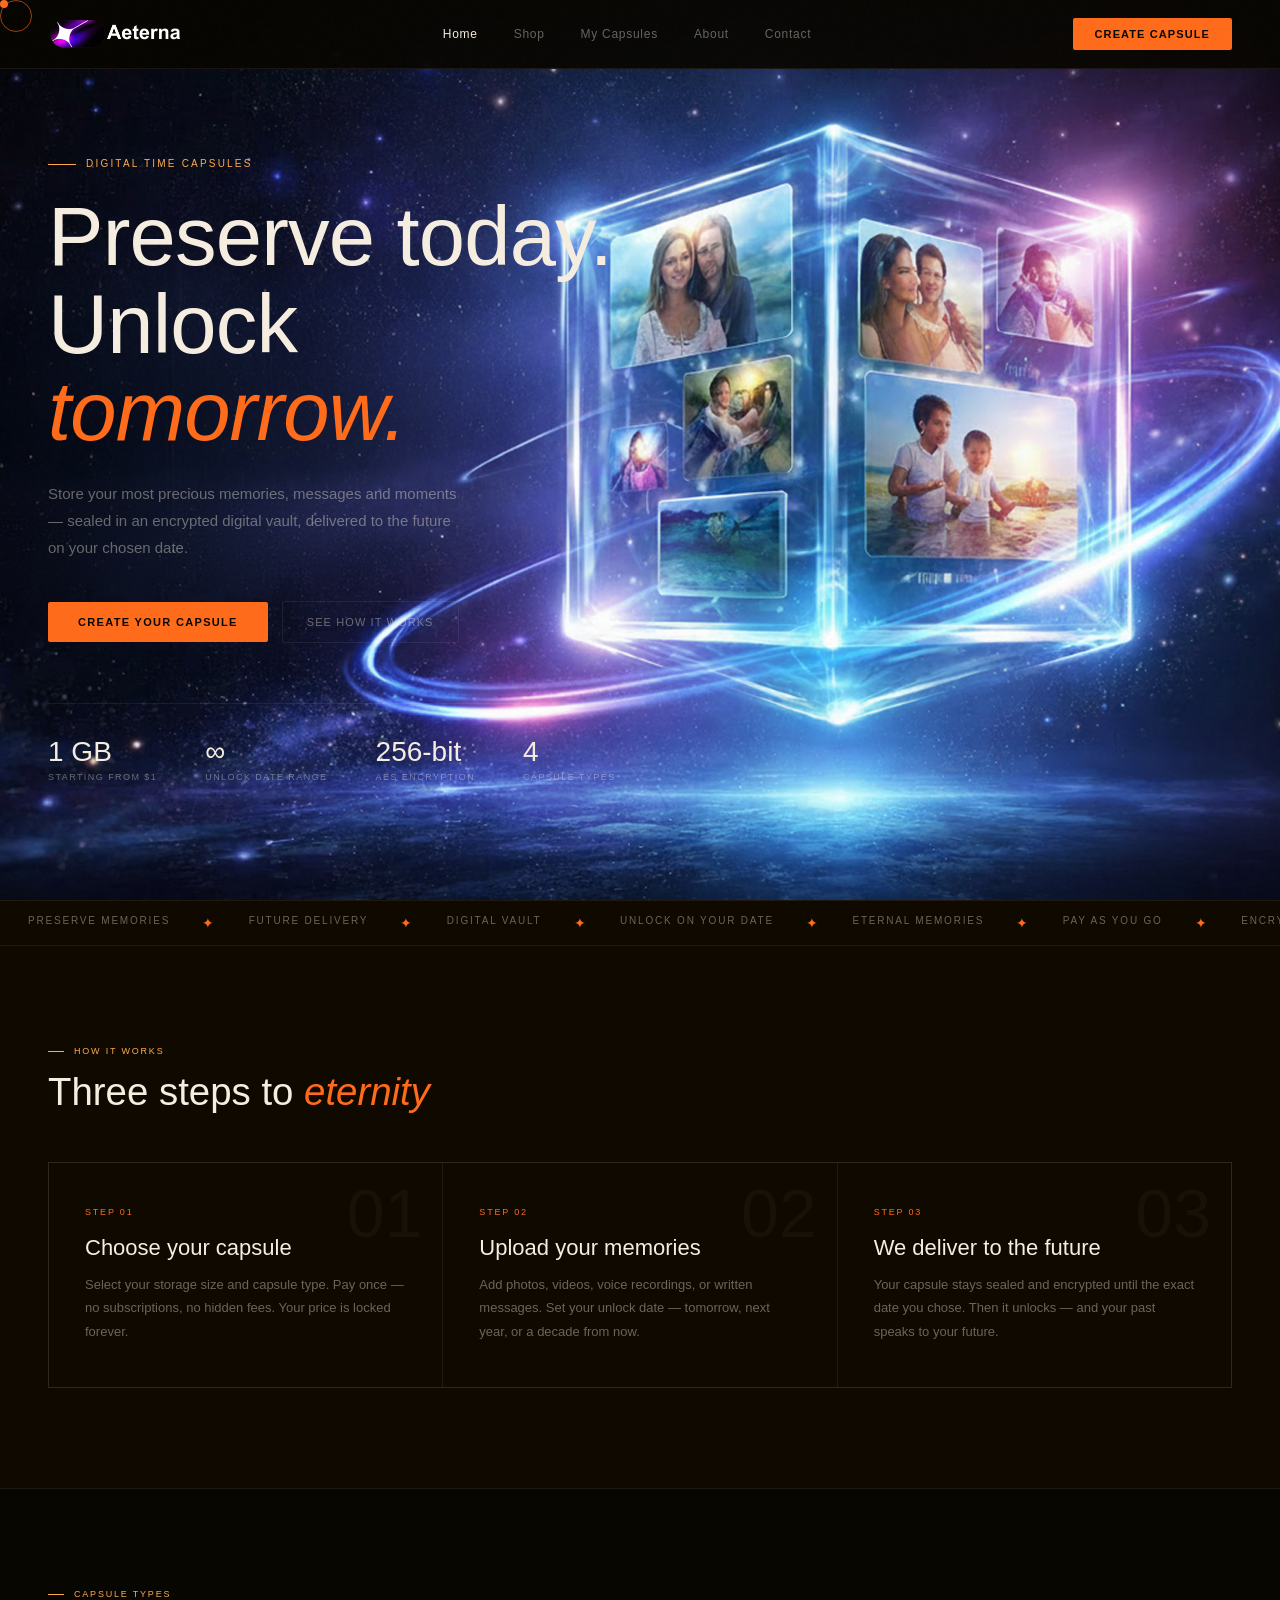
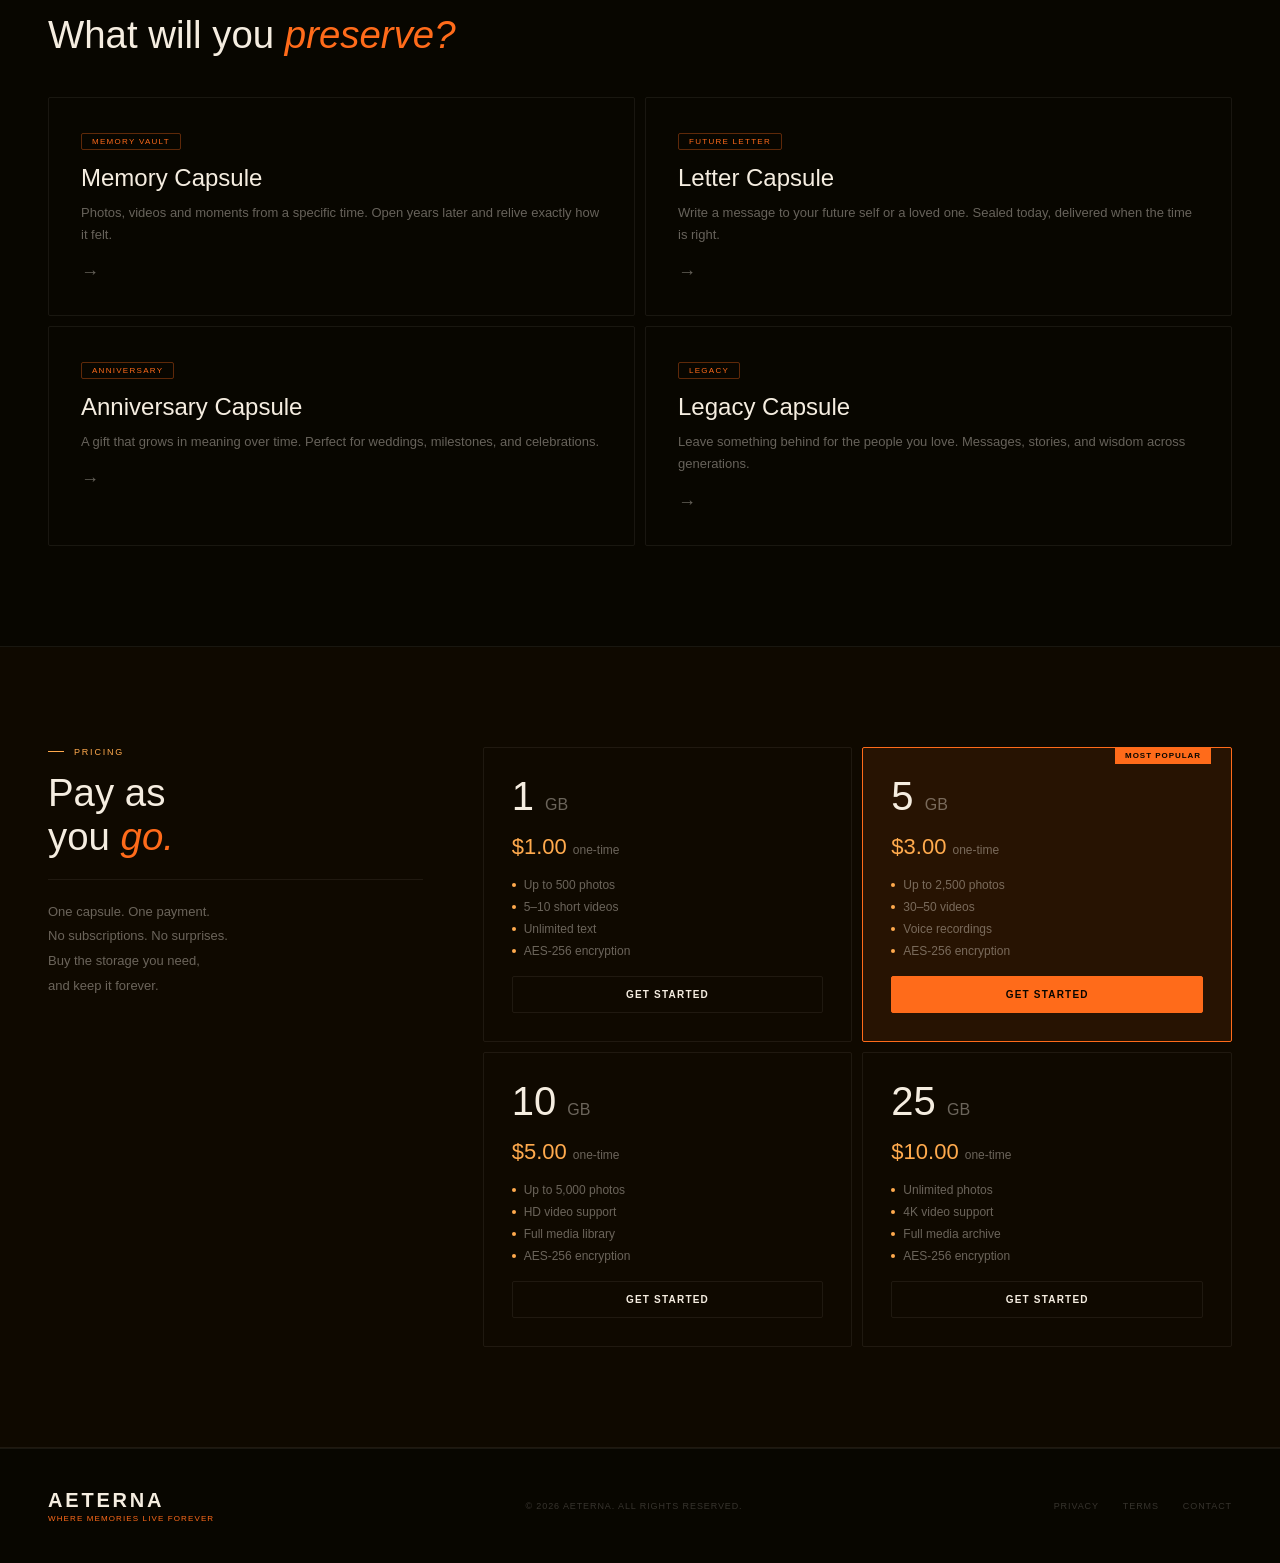
==== commit 34307f17: "Add files via upload" ====
--- a/index.html
+++ b/index.html
@@ -2,515 +2,92 @@
 <html lang="en">
 <head>
 <meta charset="UTF-8">
+<meta name="viewport" content="width=device-width, initial-scale=1.0">
 <link rel="icon" type="image/png" href="favicon.png">
-<meta name="viewport" content="width=device-width, initial-scale=1.0">
 <title>Aeterna — Where Memories Live Forever</title>
+<link rel="stylesheet" href="aeterna.css">
 <style>
-  :root {
-    --black: #060608;
-    --surface: #0e0e12;
-    --surface2: #141418;
-    --purple: #8b7ff0;
-    --purple-dim: rgba(139,127,240,0.12);
-    --teal: #2dd4a0;
-    --teal-dim: rgba(45,212,160,0.1);
-    --white: #f0ede8;
-    --muted: rgba(240,237,232,0.38);
-    --border: rgba(240,237,232,0.07);
-    --border-accent: rgba(139,127,240,0.3);
-  }
-
-  *, *::before, *::after { box-sizing: border-box; margin: 0; padding: 0; }
-
-  html { scroll-behavior: smooth; }
-
-  body {
-    background: var(--black);
-    color: var(--white);
-    font-family: 'Arial', sans-serif;
-    font-weight: 300;
-    overflow-x: hidden;
-    cursor: none;
-  }
-
-  /* Custom cursor */
-  .cursor {
-    width: 8px; height: 8px;
-    background: var(--purple);
-    border-radius: 50%;
-    position: fixed; top: 0; left: 0;
-    pointer-events: none; z-index: 9999;
-    transition: transform 0.15s ease;
-  }
-  .cursor-ring {
-    width: 32px; height: 32px;
-    border: 0.5px solid rgba(139,127,240,0.5);
-    border-radius: 50%;
-    position: fixed; top: 0; left: 0;
-    pointer-events: none; z-index: 9998;
-    transition: all 0.12s ease;
-  }
-
-  /* Noise overlay */
-  body::before {
-    content: '';
-    position: fixed; inset: 0;
-    background-image: url("data:image/svg+xml,%3Csvg viewBox='0 0 256 256' xmlns='http://www.w3.org/2000/svg'%3E%3Cfilter id='noise'%3E%3CfeTurbulence type='fractalNoise' baseFrequency='0.9' numOctaves='4' stitchTiles='stitch'/%3E%3C/filter%3E%3Crect width='100%25' height='100%25' filter='url(%23noise)' opacity='0.03'/%3E%3C/svg%3E");
-    pointer-events: none; z-index: 1000; opacity: 0.4;
-  }
-
-  /* NAV */
-  nav {
-    position: fixed; top: 0; left: 0; right: 0; z-index: 100;
-    display: flex; align-items: center; justify-content: space-between;
-    padding: 20px 48px;
-    border-bottom: 0.5px solid var(--border);
-    background: rgba(6,6,8,0.85);
-    backdrop-filter: blur(20px);
-  }
-
-  .nav-brand { display: flex; align-items: center; }
-  .nav-logo {
-    font-family: 'Arial', sans-serif;
-    font-size: 22px; font-weight: 600;
-    letter-spacing: 0.18em;
-    color: var(--white);
-  }
-  .nav-tagline {
-    font-family: 'Arial', sans-serif;
-    font-size: 8px; letter-spacing: 0.2em;
-    color: var(--purple); text-transform: uppercase;
-  }
-
-  .nav-links { display: flex; gap: 36px; }
-  .nav-links a {
-    font-size: 12px; font-weight: 400;
-    color: var(--muted); text-decoration: none;
-    letter-spacing: 0.06em;
-    transition: color 0.2s;
-  }
-  .nav-links a:hover { color: var(--white); }
-
-  .nav-cta {
-    font-family: 'Arial', sans-serif;
-    font-size: 11px; letter-spacing: 0.1em;
-    color: var(--black); background: var(--purple);
-    border: none; padding: 10px 22px; border-radius: 2px;
-    cursor: none; transition: opacity 0.2s;
-    text-transform: uppercase;
-  }
-  .nav-cta:hover { opacity: 0.85; }
-
-  /* HERO */
-  .hero {
-    min-height: 100vh;
-    display: flex; flex-direction: column;
-    justify-content: center; align-items: flex-start;
-    gap: 0;
-    padding: 140px 48px 60px;
-    position: relative; overflow: hidden;
-    background-image: url("hero.png");
-    background-size: cover;
-    background-position: center right;
-    background-repeat: no-repeat;
-  }
-  .hero-overlay {
-    position: absolute; inset: 0;
-    background: linear-gradient(
-      to right,
-      rgba(6,6,8,0.92) 0%,
-      rgba(6,6,8,0.85) 40%,
-      rgba(6,6,8,0.3) 70%,
-      rgba(6,6,8,0.05) 100%
-    );
-    z-index: 0;
-  }
-  .hero > *:not(.hero-overlay) { position: relative; z-index: 1; }
-
-  .hero-grid-line {
-    position: absolute; top: 0; right: 120px; bottom: 0;
-    width: 0.5px; background: var(--border);
-  }
-  .hero-grid-line2 {
-    position: absolute; top: 0; right: 360px; bottom: 0;
-    width: 0.5px; background: var(--border);
-  }
-  .hero-circle {
-    position: absolute; right: -180px; top: 50%;
-    transform: translateY(-50%);
-    width: 560px; height: 560px;
-    border-radius: 50%;
-    border: 0.5px solid rgba(139,127,240,0.15);
-  }
-  .hero-circle2 {
-    position: absolute; right: -80px; top: 50%;
-    transform: translateY(-50%);
-    width: 360px; height: 360px;
-    border-radius: 50%;
-    border: 0.5px solid rgba(139,127,240,0.08);
-    animation: slowspin 30s linear infinite;
-  }
-  @keyframes slowspin {
-    from { transform: translateY(-50%) rotate(0deg); }
-    to { transform: translateY(-50%) rotate(360deg); }
-  }
-
-  .hero-eyebrow {
-    font-family: 'Arial', sans-serif;
-    font-size: 10px; letter-spacing: 0.22em;
-    color: var(--teal); text-transform: uppercase;
-    margin-bottom: 28px;
-    display: flex; align-items: center; gap: 10px;
-    opacity: 0; animation: fadein 0.8s 0.2s forwards;
-  }
-  .hero-eyebrow::before {
-    content: '';
-    display: block; width: 28px; height: 0.5px;
-    background: var(--teal);
-  }
-
-  .hero-h1 {
-    font-family: 'Arial', sans-serif;
-    font-size: clamp(52px, 7vw, 96px);
-    font-weight: 300; line-height: 1.05;
-    letter-spacing: -0.01em;
-    margin-bottom: 32px;
-    max-width: 680px;
-    opacity: 0; animation: fadein 0.9s 0.4s forwards;
-  }
-  .hero-h1 em {
-    font-style: italic; color: var(--purple);
-  }
-  .hero-h1 .hero-word {
-    display: inline-block;
-    overflow: hidden;
-  }
-
-  .hero-sub {
-    font-size: 15px; font-weight: 300;
-    color: var(--muted); line-height: 1.8;
-    max-width: 400px; margin-bottom: 44px;
-    opacity: 0; animation: fadein 0.9s 0.6s forwards;
-  }
-
-  .hero-actions {
-    margin-bottom: 60px;
-    display: flex; gap: 14px; align-items: center;
-    opacity: 0; animation: fadein 0.9s 0.8s forwards;
-  }
-  .btn-main {
-    font-family: 'Arial', sans-serif;
-    font-size: 11px; letter-spacing: 0.1em; text-transform: uppercase;
-    color: var(--black); background: var(--white);
-    border: none; padding: 14px 30px; border-radius: 2px;
-    cursor: none; transition: background 0.2s;
-  }
-  .btn-main:hover { background: var(--purple); color: #fff; }
-  .btn-ghost {
-    font-family: 'Arial', sans-serif;
-    font-size: 11px; letter-spacing: 0.1em; text-transform: uppercase;
-    color: var(--muted); background: transparent;
-    border: 0.5px solid var(--border); padding: 14px 30px; border-radius: 2px;
-    cursor: none; transition: border-color 0.2s, color 0.2s;
-  }
-  .btn-ghost:hover { border-color: var(--purple); color: var(--purple); }
-
-  .hero-stat-row {
-    position: relative; bottom: auto; left: auto; right: auto; margin-top: auto;
-    display: flex; gap: 40px; border-top: 0.5px solid var(--border); padding-top: 24px; width: 100%; margin-top: 40px;
-    opacity: 1;
-    border-top: 0.5px solid var(--border); padding-top: 28px;
-  }
-  .hero-stat { display: flex; flex-direction: column; gap: 4px; }
-  .hero-stat-num {
-    font-family: 'Arial', sans-serif;
-    font-size: 28px; font-weight: 300; color: var(--white);
-  }
-  .hero-stat-label {
-    font-family: 'Arial', sans-serif;
-    font-size: 9px; letter-spacing: 0.16em; text-transform: uppercase;
-    color: var(--muted);
-  }
-
-  @keyframes fadein {
-    from { opacity: 0; transform: translateY(14px); }
-    to { opacity: 1; transform: translateY(0); }
-  }
-
-  /* MARQUEE */
-  .marquee-section {
-    border-top: 0.5px solid var(--border);
-    border-bottom: 0.5px solid var(--border);
-    padding: 16px 0; overflow: hidden;
-    background: var(--surface);
-  }
-  .marquee-track {
-    display: flex; width: max-content;
-    animation: marquee 24s linear infinite;
-  }
-  @keyframes marquee {
-    from { transform: translateX(0); }
-    to { transform: translateX(-50%); }
-  }
-  .marquee-item {
-    display: flex; align-items: center; gap: 0;
-    white-space: nowrap;
-  }
-  .marquee-item span {
-    font-family: 'Arial', sans-serif;
-    font-size: 10px; letter-spacing: 0.18em; text-transform: uppercase;
-    color: var(--muted); padding: 0 32px;
-  }
-  .marquee-item .sep {
-    color: var(--purple); padding: 0; font-size: 14px;
-  }
-
-  /* SECTION COMMON */
-  section { padding: 100px 48px; }
-  .section-label {
-    font-family: 'Arial', sans-serif;
-    font-size: 9px; letter-spacing: 0.22em; text-transform: uppercase;
-    color: var(--teal); margin-bottom: 16px;
-    display: flex; align-items: center; gap: 10px;
-  }
-  .section-label::before {
-    content: ''; display: block;
-    width: 20px; height: 0.5px; background: var(--teal);
-  }
-  .section-h {
-    font-family: 'Arial', sans-serif;
-    font-size: clamp(32px, 4vw, 52px);
-    font-weight: 300; line-height: 1.1;
-    margin-bottom: 60px;
-  }
-  .section-h em { font-style: italic; color: var(--purple); }
-
-  /* HOW IT WORKS */
-  .how { background: var(--surface); }
-  .how-grid {
-    display: grid; grid-template-columns: repeat(3, 1fr);
-    gap: 1px; background: var(--border);
-    border: 0.5px solid var(--border);
-  }
-  .how-card {
-    background: var(--surface);
-    padding: 44px 36px;
-    position: relative; overflow: hidden;
-    transition: background 0.3s;
-  }
-  .how-card:hover { background: var(--surface2); }
-  .how-card::before {
-    content: '';
-    position: absolute; top: 0; left: 0; right: 0;
-    height: 1px; background: transparent;
-    transition: background 0.3s;
-  }
-  .how-card:hover::before { background: var(--purple); }
-  .how-num {
-    font-family: 'Arial', sans-serif;
-    font-size: 72px; font-weight: 300;
-    color: rgba(240,237,232,0.04);
-    position: absolute; top: 16px; right: 20px;
-    line-height: 1;
-  }
-  .how-step {
-    font-family: 'Arial', sans-serif;
-    font-size: 9px; letter-spacing: 0.2em; text-transform: uppercase;
-    color: var(--purple); margin-bottom: 20px;
-  }
-  .how-title {
-    font-family: 'Arial', sans-serif;
-    font-size: 26px; font-weight: 400;
-    margin-bottom: 14px; line-height: 1.2;
-  }
-  .how-desc {
-    font-size: 13px; color: var(--muted);
-    line-height: 1.8; font-weight: 300;
-  }
-
-  /* CAPSULE TYPES */
-  .types { background: var(--black); }
-  .types-grid {
-    display: grid;
-    grid-template-columns: repeat(2, 1fr);
-    gap: 12px;
-  }
-  .type-card {
-    border: 0.5px solid var(--border);
-    border-radius: 2px; padding: 36px;
-    display: flex; flex-direction: column; gap: 14px;
-    transition: border-color 0.3s, background 0.3s;
-    position: relative; overflow: hidden;
-    cursor: none;
-  }
-  .type-card:hover {
-    border-color: var(--border-accent);
-    background: var(--purple-dim);
-  }
-  .type-card.wide { grid-column: span 2; flex-direction: row; align-items: center; justify-content: space-between; }
-  .type-icon {
-    font-family: 'Arial', sans-serif;
-    font-size: 9px; letter-spacing: 0.18em; text-transform: uppercase;
-    color: var(--purple);
-    border: 0.5px solid var(--border-accent);
-    padding: 5px 12px; display: inline-block;
-    border-radius: 2px;
-    width: fit-content;
-  }
-  .type-name {
-    font-family: 'Arial', sans-serif;
-    font-size: 28px; font-weight: 300;
-  }
-  .type-desc { font-size: 13px; color: var(--muted); line-height: 1.7; }
-  .type-arrow {
-    font-size: 20px; color: var(--muted);
-    transition: color 0.2s, transform 0.2s;
-  }
-  .type-card:hover .type-arrow { color: var(--purple); transform: translateX(4px); }
-
-  /* PRICING */
-  .pricing { background: var(--surface); }
-  .pricing-inner {
-    display: grid; grid-template-columns: 1fr 2fr;
-    gap: 60px; align-items: start;
-  }
-  .pricing-left {}
-  .pricing-note {
-    font-family: 'Arial', sans-serif;
-    font-size: 11px; color: var(--muted); line-height: 1.8;
-    margin-top: 20px; padding-top: 20px;
-    border-top: 0.5px solid var(--border);
-  }
-  .pricing-cards {
-    display: grid; grid-template-columns: repeat(2, 1fr);
-    gap: 10px;
-  }
-  .price-card {
-    border: 0.5px solid var(--border);
-    border-radius: 2px; padding: 28px 24px;
-    display: flex; flex-direction: column; gap: 20px;
-    transition: border-color 0.3s; cursor: none;
-    position: relative;
-  }
-  .price-card:hover { border-color: var(--border-accent); }
-  .price-card.featured {
-    border-color: var(--purple);
-    background: var(--purple-dim);
-  }
-  .price-featured-tag {
-    position: absolute; top: -1px; right: 20px;
-    font-family: 'Arial', sans-serif;
-    font-size: 8px; letter-spacing: 0.14em; text-transform: uppercase;
-    background: var(--purple); color: var(--black);
-    padding: 4px 10px;
-  }
-  .price-size {
-    font-family: 'Arial', sans-serif;
-    font-size: 42px; font-weight: 300; line-height: 1;
-    color: var(--white);
-  }
-  .price-size span { font-size: 16px; color: var(--muted); }
-  .price-amount {
-    font-family: 'Arial', sans-serif;
-    font-size: 22px; font-weight: 400; color: var(--teal);
-  }
-  .price-amount small { font-size: 12px; color: var(--muted); }
-  .price-features { display: flex; flex-direction: column; gap: 8px; }
-  .price-feature {
-    font-size: 12px; color: var(--muted);
-    display: flex; align-items: center; gap: 8px;
-  }
-  .price-feature::before {
-    content: ''; display: block;
-    width: 4px; height: 4px;
-    border-radius: 50%; background: var(--teal); flex-shrink: 0;
-  }
-  .price-btn {
-    font-family: 'Arial', sans-serif;
-    font-size: 10px; letter-spacing: 0.12em; text-transform: uppercase;
-    color: var(--white); background: transparent;
-    border: 0.5px solid var(--border); padding: 12px;
-    border-radius: 2px; cursor: none;
-    transition: border-color 0.2s, background 0.2s, color 0.2s;
-    width: 100%;
-  }
-  .price-btn:hover, .price-card.featured .price-btn {
-    background: var(--purple); border-color: var(--purple); color: var(--black);
-  }
-
-  /* FOOTER */
-  footer {
-    background: var(--black);
-    border-top: 0.5px solid var(--border);
-    padding: 56px 48px 36px;
-  }
-  .footer-top {
-    display: flex; justify-content: space-between;
-    align-items: flex-start; margin-bottom: 48px;
-  }
-  .footer-brand {}
-  .footer-logo {
-    font-family: 'Arial', sans-serif;
-    font-size: 28px; font-weight: 300; letter-spacing: 0.12em;
-    margin-bottom: 6px;
-  }
-  .footer-tagline {
-    font-family: 'Arial', sans-serif;
-    font-size: 9px; letter-spacing: 0.18em; text-transform: uppercase;
-    color: var(--purple);
-  }
-  .footer-cols { display: flex; gap: 60px; }
-  .footer-col h4 {
-    font-family: 'Arial', sans-serif;
-    font-size: 9px; letter-spacing: 0.18em; text-transform: uppercase;
-    color: var(--muted); margin-bottom: 16px;
-  }
-  .footer-col a {
-    display: block; font-size: 13px;
-    color: rgba(240,237,232,0.5); text-decoration: none;
-    margin-bottom: 10px; transition: color 0.2s;
-  }
-  .footer-col a:hover { color: var(--white); }
-  .footer-bottom {
-    border-top: 0.5px solid var(--border);
-    padding-top: 24px;
-    display: flex; justify-content: space-between; align-items: center;
-  }
-  .footer-copy {
-    font-family: 'Arial', sans-serif;
-    font-size: 9px; letter-spacing: 0.14em; text-transform: uppercase;
-    color: rgba(240,237,232,0.2);
-  }
-  .footer-legal { display: flex; gap: 24px; }
-  .footer-legal a {
-    font-family: 'Arial', sans-serif;
-    font-size: 9px; letter-spacing: 0.14em; text-transform: uppercase;
-    color: rgba(240,237,232,0.2); text-decoration: none;
-    transition: color 0.2s;
-  }
-  .footer-legal a:hover { color: var(--muted); }
-
-  /* Scroll reveal */
-  .reveal {
-    opacity: 0; transform: translateY(24px);
-    transition: opacity 0.7s ease, transform 0.7s ease;
-  }
-  .reveal.visible { opacity: 1; transform: translateY(0); }
-
+/* HERO */
+.hero {
+  min-height: 100vh;
+  display: flex; flex-direction: column;
+  justify-content: center; align-items: flex-start;
+  padding: 120px 48px 80px;
+  position: relative; overflow: hidden;
+  background-image: url("hero.png");
+  background-size: cover;
+  background-position: center center;
+  background-repeat: no-repeat;
+}
+.hero-overlay {
+  position: absolute; inset: 0;
+  background: linear-gradient(to right, rgba(8,6,0,0.96) 0%, rgba(8,6,0,0.88) 45%, rgba(8,6,0,0.40) 75%, rgba(8,6,0,0.10) 100%);
+  z-index: 0;
+}
+.hero > * { position: relative; z-index: 1; }
+.hero-eyebrow { font-size: 10px; letter-spacing: 0.22em; text-transform: uppercase; color: var(--amber); margin-bottom: 24px; display: flex; align-items: center; gap: 10px; }
+.hero-eyebrow::before { content: ''; display: block; width: 28px; height: 0.5px; background: var(--amber); }
+.hero h1 { font-size: clamp(48px, 6.5vw, 88px); font-weight: 300; line-height: 1.05; letter-spacing: -0.01em; margin-bottom: 24px; max-width: 600px; }
+.hero h1 em { font-style: italic; color: var(--orange); }
+.hero-sub { font-size: 15px; color: var(--muted); line-height: 1.8; max-width: 420px; margin-bottom: 40px; }
+.hero-btns { display: flex; gap: 14px; align-items: center; margin-bottom: 60px; }
+.hero-stats { display: flex; gap: 48px; padding-top: 32px; border-top: 0.5px solid var(--border); width: fit-content; }
+.hero-stat-num { font-size: 28px; font-weight: 300; color: var(--white); }
+.hero-stat-label { font-size: 9px; letter-spacing: 0.16em; text-transform: uppercase; color: var(--muted); margin-top: 4px; }
+/* MARQUEE */
+.marquee-wrap { overflow: hidden; background: var(--surface); border-top: 0.5px solid var(--border); border-bottom: 0.5px solid var(--border); padding: 14px 0; }
+.marquee-track { display: flex; width: max-content; animation: mscroll 24s linear infinite; }
+@keyframes mscroll { from { transform: translateX(0); } to { transform: translateX(-50%); } }
+.marquee-track span { font-size: 10px; letter-spacing: 0.18em; text-transform: uppercase; color: var(--muted); padding: 0 28px; white-space: nowrap; }
+.marquee-track span.dot { color: var(--orange); padding: 0 4px; font-size: 14px; }
+/* HOW IT WORKS */
+.how { padding: 100px 48px; background: var(--surface); border-bottom: 0.5px solid var(--border); }
+.how-grid { display: grid; grid-template-columns: repeat(3,1fr); gap: 1px; background: var(--border); border: 0.5px solid var(--border); margin-top: 48px; }
+.how-card { background: var(--surface); padding: 44px 36px; position: relative; overflow: hidden; transition: background 0.3s; }
+.how-card:hover { background: var(--surface2); }
+.how-card::before { content: ''; position: absolute; top: 0; left: 0; right: 0; height: 1px; background: transparent; transition: background 0.3s; }
+.how-card:hover::before { background: var(--orange); }
+.how-num { font-size: 68px; font-weight: 300; color: rgba(245,237,224,0.04); position: absolute; top: 16px; right: 20px; line-height: 1; }
+.how-step { font-size: 9px; letter-spacing: 0.2em; text-transform: uppercase; color: var(--orange); margin-bottom: 18px; }
+.how-title { font-size: 22px; font-weight: 400; margin-bottom: 12px; }
+.how-desc { font-size: 13px; color: var(--muted); line-height: 1.8; }
+/* CAPSULE TYPES */
+.types { padding: 100px 48px; border-bottom: 0.5px solid var(--border); }
+.types-grid { display: grid; grid-template-columns: repeat(2,1fr); gap: 10px; }
+.type-card { border: 0.5px solid var(--border); border-radius: 2px; padding: 32px; transition: all 0.2s; cursor: none; }
+.type-card:hover { border-color: var(--orange-border); background: var(--orange-dim); }
+.type-tag { font-size: 8px; letter-spacing: 0.16em; text-transform: uppercase; color: var(--orange); border: 0.5px solid var(--orange-border); padding: 3px 10px; display: inline-block; border-radius: 2px; margin-bottom: 14px; }
+.type-name { font-size: 24px; font-weight: 300; margin-bottom: 10px; }
+.type-desc { font-size: 13px; color: var(--muted); line-height: 1.7; margin-bottom: 16px; }
+.type-arrow { font-size: 18px; color: var(--muted); transition: color 0.2s, transform 0.2s; display: inline-block; }
+.type-card:hover .type-arrow { color: var(--orange); transform: translateX(4px); }
+/* PRICING */
+.pricing { padding: 100px 48px; background: var(--surface); border-bottom: 0.5px solid var(--border); }
+.pricing-inner { display: grid; grid-template-columns: 1fr 2fr; gap: 60px; align-items: start; }
+.pricing-note { font-size: 13px; color: var(--muted); line-height: 1.9; margin-top: 20px; padding-top: 20px; border-top: 0.5px solid var(--border); }
+.pricing-cards { display: grid; grid-template-columns: repeat(2,1fr); gap: 10px; }
+.price-card { border: 0.5px solid var(--border); border-radius: 2px; padding: 28px; display: flex; flex-direction: column; gap: 18px; transition: border-color 0.2s; cursor: none; position: relative; }
+.price-card:hover { border-color: var(--orange-border); }
+.price-card.featured { border-color: var(--orange); background: var(--orange-dim); }
+.price-featured-tag { position: absolute; top: -1px; right: 20px; font-size: 8px; letter-spacing: 0.12em; text-transform: uppercase; background: var(--orange); color: var(--black); padding: 4px 10px; font-weight: 700; }
+.price-size { font-size: 40px; font-weight: 300; line-height: 1; }
+.price-size span { font-size: 16px; color: var(--muted); }
+.price-amount { font-size: 22px; font-weight: 400; color: var(--amber); }
+.price-amount small { font-size: 12px; color: var(--muted); }
+.price-features { display: flex; flex-direction: column; gap: 8px; }
+.price-feature { font-size: 12px; color: var(--muted); display: flex; align-items: center; gap: 8px; }
+.price-feature::before { content: ''; width: 4px; height: 4px; border-radius: 50%; background: var(--amber); flex-shrink: 0; }
+.price-btn { font-size: 10px; letter-spacing: 0.12em; text-transform: uppercase; color: var(--white); background: transparent; border: 0.5px solid var(--border); padding: 12px; border-radius: 2px; cursor: none; transition: all 0.2s; width: 100%; font-weight: 700; }
+.price-btn:hover, .price-card.featured .price-btn { background: var(--orange); border-color: var(--orange); color: var(--black); }
 </style>
 </head>
 <body>
-
 <div class="cursor" id="cursor"></div>
 <div class="cursor-ring" id="cursorRing"></div>
-
-<!-- NAV -->
 <nav>
-  <a class="nav-brand" href="index.html">
-    <img src="logo-white.png" alt="Aeterna" style="height:36px;width:auto;display:block;">
-  </a>
+  <a class="nav-brand" href="index.html"><img src="logo-white.png" alt="Aeterna"></a>
   <div class="nav-links">
-    <a href="index.html">Home</a>
+    <a href="index.html" class="active">Home</a>
     <a href="shop.html">Shop</a>
     <a href="dashboard.html">My Capsules</a>
     <a href="about.html">About</a>
@@ -519,259 +96,109 @@
   <a class="nav-cta" href="create.html">Create Capsule</a>
 </nav>
 
-<!-- HERO -->
 <section class="hero">
   <div class="hero-overlay"></div>
-  <div class="hero-grid-line"></div>
-  <div class="hero-grid-line2"></div>
-  <div class="hero-circle"></div>
-  <div class="hero-circle2"></div>
-
   <div class="hero-eyebrow">Digital Time Capsules</div>
-  <h1 class="hero-h1">
-    Preserve today.<br>
-    Unlock <em>tomorrow.</em>
-  </h1>
-  <p class="hero-sub">
-    Store your most precious memories, messages, and moments — sealed in an encrypted digital vault, delivered to the future on your chosen date.
-  </p>
-  <div class="hero-actions">
-    <a class="btn-main" href="create.html" style="display:inline-block;text-decoration:none;">Create your capsule</a>
-    <a class="btn-ghost" href="shop.html" style="display:inline-block;text-decoration:none;">See how it works</a>
-  </div>
-
-  <div class="hero-stat-row">
-    <div class="hero-stat">
-      <span class="hero-stat-num">1 GB</span>
-      <span class="hero-stat-label">Starting from $1</span>
-    </div>
-    <div class="hero-stat">
-      <span class="hero-stat-num">∞</span>
-      <span class="hero-stat-label">Unlock date range</span>
-    </div>
-    <div class="hero-stat">
-      <span class="hero-stat-num">256-bit</span>
-      <span class="hero-stat-label">AES Encryption</span>
-    </div>
-    <div class="hero-stat">
-      <span class="hero-stat-num">4</span>
-      <span class="hero-stat-label">Capsule types</span>
-    </div>
-  </div>
-</section>
-
-<!-- MARQUEE -->
-<div class="marquee-section">
+  <h1>Preserve today.<br>Unlock <em>tomorrow.</em></h1>
+  <p class="hero-sub">Store your most precious memories, messages and moments — sealed in an encrypted digital vault, delivered to the future on your chosen date.</p>
+  <div class="hero-btns">
+    <a class="btn-primary" href="create.html">Create your capsule</a>
+    <a class="btn-ghost" href="shop.html">See how it works</a>
+  </div>
+  <div class="hero-stats">
+    <div><div class="hero-stat-num">1 GB</div><div class="hero-stat-label">Starting from $1</div></div>
+    <div><div class="hero-stat-num">∞</div><div class="hero-stat-label">Unlock date range</div></div>
+    <div><div class="hero-stat-num">256-bit</div><div class="hero-stat-label">AES Encryption</div></div>
+    <div><div class="hero-stat-num">4</div><div class="hero-stat-label">Capsule types</div></div>
+  </div>
+</section>
+
+<div class="marquee-wrap">
   <div class="marquee-track">
-    <div class="marquee-item"><span>Preserve Memories</span><span class="sep">✦</span></div>
-    <div class="marquee-item"><span>Future Delivery</span><span class="sep">✦</span></div>
-    <div class="marquee-item"><span>Digital Vault</span><span class="sep">✦</span></div>
-    <div class="marquee-item"><span>Unlock on Your Date</span><span class="sep">✦</span></div>
-    <div class="marquee-item"><span>Eternal Memories</span><span class="sep">✦</span></div>
-    <div class="marquee-item"><span>Pay As You Go</span><span class="sep">✦</span></div>
-    <div class="marquee-item"><span>Encrypted Storage</span><span class="sep">✦</span></div>
-    <div class="marquee-item"><span>Preserve Memories</span><span class="sep">✦</span></div>
-    <div class="marquee-item"><span>Future Delivery</span><span class="sep">✦</span></div>
-    <div class="marquee-item"><span>Digital Vault</span><span class="sep">✦</span></div>
-    <div class="marquee-item"><span>Unlock on Your Date</span><span class="sep">✦</span></div>
-    <div class="marquee-item"><span>Eternal Memories</span><span class="sep">✦</span></div>
-    <div class="marquee-item"><span>Pay As You Go</span><span class="sep">✦</span></div>
-    <div class="marquee-item"><span>Encrypted Storage</span><span class="sep">✦</span></div>
+    <span>Preserve Memories</span><span class="dot">✦</span><span>Future Delivery</span><span class="dot">✦</span><span>Digital Vault</span><span class="dot">✦</span><span>Unlock on Your Date</span><span class="dot">✦</span><span>Eternal Memories</span><span class="dot">✦</span><span>Pay As You Go</span><span class="dot">✦</span><span>Encrypted Storage</span><span class="dot">✦</span>
+    <span>Preserve Memories</span><span class="dot">✦</span><span>Future Delivery</span><span class="dot">✦</span><span>Digital Vault</span><span class="dot">✦</span><span>Unlock on Your Date</span><span class="dot">✦</span><span>Eternal Memories</span><span class="dot">✦</span><span>Pay As You Go</span><span class="dot">✦</span><span>Encrypted Storage</span><span class="dot">✦</span>
   </div>
 </div>
 
-<!-- HOW IT WORKS -->
 <section class="how" id="how">
-  <div class="section-label reveal">How it works</div>
+  <div class="eyebrow reveal">How it works</div>
   <h2 class="section-h reveal">Three steps to <em>eternity</em></h2>
   <div class="how-grid reveal">
-    <div class="how-card">
-      <div class="how-num">01</div>
-      <div class="how-step">Step 01</div>
-      <div class="how-title">Choose your capsule</div>
-      <p class="how-desc">Select your storage size and capsule type. Pay once — no subscriptions, no hidden fees. Your price is locked forever.</p>
-    </div>
-    <div class="how-card">
-      <div class="how-num">02</div>
-      <div class="how-step">Step 02</div>
-      <div class="how-title">Upload your memories</div>
-      <p class="how-desc">Add photos, videos, voice recordings, or written messages. Set your unlock date — tomorrow, next year, or a decade from now.</p>
-    </div>
-    <div class="how-card">
-      <div class="how-num">03</div>
-      <div class="how-step">Step 03</div>
-      <div class="how-title">We deliver to the future</div>
-      <p class="how-desc">Your capsule stays sealed and encrypted until the exact date you chose. Then it unlocks — and your past speaks to your future.</p>
-    </div>
-  </div>
-</section>
-
-<!-- CAPSULE TYPES -->
+    <div class="how-card"><div class="how-num">01</div><div class="how-step">Step 01</div><div class="how-title">Choose your capsule</div><p class="how-desc">Select your storage size and capsule type. Pay once — no subscriptions, no hidden fees. Your price is locked forever.</p></div>
+    <div class="how-card"><div class="how-num">02</div><div class="how-step">Step 02</div><div class="how-title">Upload your memories</div><p class="how-desc">Add photos, videos, voice recordings, or written messages. Set your unlock date — tomorrow, next year, or a decade from now.</p></div>
+    <div class="how-card"><div class="how-num">03</div><div class="how-step">Step 03</div><div class="how-title">We deliver to the future</div><p class="how-desc">Your capsule stays sealed and encrypted until the exact date you chose. Then it unlocks — and your past speaks to your future.</p></div>
+  </div>
+</section>
+
 <section class="types">
-  <div class="section-label reveal">Capsule types</div>
+  <div class="eyebrow reveal">Capsule types</div>
   <h2 class="section-h reveal">What will you <em>preserve?</em></h2>
   <div class="types-grid reveal">
-    <div class="type-card">
-      <span class="type-icon">Memory Capsule</span>
-      <div class="type-name">Memory Vault</div>
-      <p class="type-desc">Store photos, videos and moments from a specific time in your life. Open years later and relive exactly how it felt.</p>
-      <span class="type-arrow">→</span>
-    </div>
-    <div class="type-card">
-      <span class="type-icon">Letter Capsule</span>
-      <div class="type-name">Future Letter</div>
-      <p class="type-desc">Write a message to your future self or a loved one. Sealed today, delivered when the time is right.</p>
-      <span class="type-arrow">→</span>
-    </div>
-    <div class="type-card">
-      <span class="type-icon">Anniversary</span>
-      <div class="type-name">Anniversary Capsule</div>
-      <p class="type-desc">Create a gift that grows in meaning over time. Perfect for weddings, milestones, and celebrations that deserve to echo.</p>
-      <span class="type-arrow">→</span>
-    </div>
-    <div class="type-card">
-      <span class="type-icon">Legacy</span>
-      <div class="type-name">Legacy Capsule</div>
-      <p class="type-desc">Leave something behind for the people you love. Messages, stories, and wisdom — preserved across generations.</p>
-      <span class="type-arrow">→</span>
-    </div>
-  </div>
-</section>
-
-<!-- PRICING -->
+    <div class="type-card"><span class="type-tag">Memory Vault</span><div class="type-name">Memory Capsule</div><p class="type-desc">Photos, videos and moments from a specific time. Open years later and relive exactly how it felt.</p><span class="type-arrow">→</span></div>
+    <div class="type-card"><span class="type-tag">Future Letter</span><div class="type-name">Letter Capsule</div><p class="type-desc">Write a message to your future self or a loved one. Sealed today, delivered when the time is right.</p><span class="type-arrow">→</span></div>
+    <div class="type-card"><span class="type-tag">Anniversary</span><div class="type-name">Anniversary Capsule</div><p class="type-desc">A gift that grows in meaning over time. Perfect for weddings, milestones, and celebrations.</p><span class="type-arrow">→</span></div>
+    <div class="type-card"><span class="type-tag">Legacy</span><div class="type-name">Legacy Capsule</div><p class="type-desc">Leave something behind for the people you love. Messages, stories, and wisdom across generations.</p><span class="type-arrow">→</span></div>
+  </div>
+</section>
+
 <section class="pricing">
   <div class="pricing-inner">
-    <div class="pricing-left reveal">
-      <div class="section-label">Pricing</div>
+    <div class="reveal">
+      <div class="eyebrow">Pricing</div>
       <h2 class="section-h" style="margin-bottom:0;">Pay as<br>you <em>go.</em></h2>
-      <p class="pricing-note">
-        One capsule. One payment.<br>
-        No subscriptions. No surprises.<br>
-        Buy the storage you need,<br>
-        and keep it forever.
-      </p>
+      <p class="pricing-note">One capsule. One payment.<br>No subscriptions. No surprises.<br>Buy the storage you need,<br>and keep it forever.</p>
     </div>
     <div class="pricing-cards reveal">
       <div class="price-card">
         <div class="price-size">1 <span>GB</span></div>
         <div class="price-amount">$1.00 <small>one-time</small></div>
-        <div class="price-features">
-          <div class="price-feature">Up to 500 photos</div>
-          <div class="price-feature">5–10 short videos</div>
-          <div class="price-feature">Unlimited text messages</div>
-          <div class="price-feature">AES-256 encryption</div>
-        </div>
+        <div class="price-features"><div class="price-feature">Up to 500 photos</div><div class="price-feature">5–10 short videos</div><div class="price-feature">Unlimited text</div><div class="price-feature">AES-256 encryption</div></div>
         <button class="price-btn" onclick="window.location.href='shop.html'">Get started</button>
       </div>
       <div class="price-card featured">
         <div class="price-featured-tag">Most popular</div>
         <div class="price-size">5 <span>GB</span></div>
         <div class="price-amount">$3.00 <small>one-time</small></div>
-        <div class="price-features">
-          <div class="price-feature">Up to 2,500 photos</div>
-          <div class="price-feature">30–50 videos</div>
-          <div class="price-feature">Voice recordings</div>
-          <div class="price-feature">AES-256 encryption</div>
-        </div>
+        <div class="price-features"><div class="price-feature">Up to 2,500 photos</div><div class="price-feature">30–50 videos</div><div class="price-feature">Voice recordings</div><div class="price-feature">AES-256 encryption</div></div>
         <button class="price-btn" onclick="window.location.href='shop.html'">Get started</button>
       </div>
       <div class="price-card">
         <div class="price-size">10 <span>GB</span></div>
         <div class="price-amount">$5.00 <small>one-time</small></div>
-        <div class="price-features">
-          <div class="price-feature">Up to 5,000 photos</div>
-          <div class="price-feature">HD video support</div>
-          <div class="price-feature">Full media library</div>
-          <div class="price-feature">AES-256 encryption</div>
-        </div>
+        <div class="price-features"><div class="price-feature">Up to 5,000 photos</div><div class="price-feature">HD video support</div><div class="price-feature">Full media library</div><div class="price-feature">AES-256 encryption</div></div>
         <button class="price-btn" onclick="window.location.href='shop.html'">Get started</button>
       </div>
       <div class="price-card">
         <div class="price-size">25 <span>GB</span></div>
         <div class="price-amount">$10.00 <small>one-time</small></div>
-        <div class="price-features">
-          <div class="price-feature">Unlimited photos</div>
-          <div class="price-feature">4K video support</div>
-          <div class="price-feature">Full media archive</div>
-          <div class="price-feature">AES-256 encryption</div>
-        </div>
+        <div class="price-features"><div class="price-feature">Unlimited photos</div><div class="price-feature">4K video support</div><div class="price-feature">Full media archive</div><div class="price-feature">AES-256 encryption</div></div>
         <button class="price-btn" onclick="window.location.href='shop.html'">Get started</button>
       </div>
     </div>
   </div>
 </section>
 
-<!-- FOOTER -->
 <footer>
-  <div class="footer-top">
-    <div class="footer-brand">
-      <div class="footer-logo">AETERNA</div>
-      <div class="footer-tagline">Where memories live forever</div>
-    </div>
-    <div class="footer-cols">
-      <div class="footer-col">
-        <h4>Platform</h4>
-        <a href="index.html">Home</a>
-        <a href="shop.html">Shop</a>
-        <a href="create.html">Create Capsule</a>
-        <a href="dashboard.html">My Capsules</a>
-      </div>
-      <div class="footer-col">
-        <h4>Company</h4>
-        <a href="about.html">About</a>
-        <a href="contact.html">Contact</a>
-        <a href="#faq">FAQ</a>
-      </div>
-      <div class="footer-col">
-        <h4>Legal</h4>
-        <a href="#">Privacy Policy</a>
-        <a href="#">Terms of Service</a>
-        <a href="#">Refund Policy</a>
-      </div>
-    </div>
-  </div>
-  <div class="footer-bottom">
+  <div class="footer-inner">
+    <div><div class="footer-logo">AETERNA</div><div class="footer-tagline">Where memories live forever</div></div>
     <span class="footer-copy">© 2026 Aeterna. All rights reserved.</span>
-    <div class="footer-legal">
-      <a href="#">Privacy</a>
-      <a href="#">Terms</a>
-      <a href="#">Cookies</a>
-    </div>
+    <div class="footer-links"><a href="#">Privacy</a><a href="#">Terms</a><a href="contact.html">Contact</a></div>
   </div>
 </footer>
 
 <script>
-  // Cursor
-  const cursor = document.getElementById('cursor');
-  const ring = document.getElementById('cursorRing');
-  document.addEventListener('mousemove', e => {
-    const x = e.clientX, y = e.clientY;
-    cursor.style.transform = `translate(${x - 4}px, ${y - 4}px)`;
-    ring.style.transform = `translate(${x - 16}px, ${y - 16}px)`;
-  });
-  document.querySelectorAll('button, a').forEach(el => {
-    el.addEventListener('mouseenter', () => { ring.style.borderColor = 'rgba(139,127,240,0.9)'; ring.style.transform += ' scale(1.5)'; });
-    el.addEventListener('mouseleave', () => { ring.style.borderColor = 'rgba(139,127,240,0.5)'; });
-  });
-
-  document.querySelectorAll('button, a').forEach(el => {
-    el.addEventListener('mouseenter', () => {
-      cursor.style.transform += ' scale(2)';
-      ring.style.borderColor = 'rgba(139,127,240,0.9)';
-    });
-    el.addEventListener('mouseleave', () => {
-      ring.style.borderColor = 'rgba(139,127,240,0.5)';
-    });
-  });
-
-  // Scroll reveal
-  const reveals = document.querySelectorAll('.reveal');
-  const observer = new IntersectionObserver(entries => {
-    entries.forEach(e => {
-      if (e.isIntersecting) { e.target.classList.add('visible'); }
-    });
-  }, { threshold: 0.1 });
-  reveals.forEach(r => observer.observe(r));
+const cursor=document.getElementById('cursor'),ring=document.getElementById('cursorRing');
+document.addEventListener('mousemove',e=>{
+  const x=e.clientX,y=e.clientY;
+  cursor.style.transform=`translate(${x-4}px,${y-4}px)`;
+  ring.style.transform=`translate(${x-16}px,${y-16}px)`;
+});
+const observer=new IntersectionObserver(entries=>entries.forEach(e=>{if(e.isIntersecting)e.target.classList.add('visible');}),{threshold:0});
+document.querySelectorAll('.reveal').forEach(r=>{
+  const rect=r.getBoundingClientRect();
+  if(rect.top<window.innerHeight)r.classList.add('visible');
+  else observer.observe(r);
+});
 </script>
 </body>
 </html>
--- a/aeterna.css
+++ b/aeterna.css
@@ -0,0 +1,67 @@
+/* AETERNA ORANGE THEME - Shared CSS */
+:root {
+  --black: #080600;
+  --surface: #0f0900;
+  --surface2: #180e00;
+  --orange: #ff6b1a;
+  --orange-dim: rgba(255,107,26,0.10);
+  --orange-border: rgba(255,107,26,0.35);
+  --amber: #ffaa4d;
+  --amber-dim: rgba(255,170,77,0.08);
+  --white: #f5ede0;
+  --muted: rgba(245,237,224,0.40);
+  --border: rgba(245,237,224,0.07);
+}
+*, *::before, *::after { box-sizing: border-box; margin: 0; padding: 0; }
+html { scroll-behavior: smooth; }
+body { background: var(--black); color: var(--white); font-family: Arial, sans-serif; font-weight: 300; overflow-x: hidden; cursor: none; }
+body::before { content: ''; position: fixed; inset: 0; background-image: url("data:image/svg+xml,%3Csvg viewBox='0 0 256 256' xmlns='http://www.w3.org/2000/svg'%3E%3Cfilter id='noise'%3E%3CfeTurbulence type='fractalNoise' baseFrequency='0.9' numOctaves='4' stitchTiles='stitch'/%3E%3C/filter%3E%3Crect width='100%25' height='100%25' filter='url(%23noise)' opacity='0.03'/%3E%3C/svg%3E"); pointer-events: none; z-index: 1000; opacity: 0.4; }
+.cursor { width: 8px; height: 8px; background: var(--orange); border-radius: 50%; position: fixed; top: 0; left: 0; pointer-events: none; z-index: 9999; }
+.cursor-ring { width: 32px; height: 32px; border: 0.5px solid rgba(255,107,26,0.6); border-radius: 50%; position: fixed; top: 0; left: 0; pointer-events: none; z-index: 9998; }
+/* NAV */
+nav { position: fixed; top: 0; left: 0; right: 0; z-index: 100; display: flex; align-items: center; justify-content: space-between; padding: 16px 48px; border-bottom: 0.5px solid var(--border); background: rgba(8,6,0,0.90); backdrop-filter: blur(20px); }
+.nav-brand { display: flex; align-items: center; text-decoration: none; }
+.nav-brand img { height: 36px; width: auto; display: block; }
+.nav-links { display: flex; gap: 36px; }
+.nav-links a { font-size: 12px; color: var(--muted); text-decoration: none; letter-spacing: 0.06em; transition: color 0.2s; }
+.nav-links a:hover, .nav-links a.active { color: var(--white); }
+.nav-cta { font-size: 11px; letter-spacing: 0.1em; text-transform: uppercase; color: var(--black); background: var(--orange); border: none; padding: 10px 22px; border-radius: 2px; cursor: none; transition: opacity 0.2s; text-decoration: none; display: inline-block; font-weight: 700; }
+.nav-cta:hover { opacity: 0.85; }
+/* PAGE HEADER */
+.page-header { padding: 140px 48px 60px; border-bottom: 0.5px solid var(--border); background: var(--surface); position: relative; overflow: hidden; }
+.breadcrumb { font-size: 9px; letter-spacing: 0.2em; text-transform: uppercase; color: var(--muted); margin-bottom: 20px; display: flex; gap: 10px; align-items: center; }
+.breadcrumb span { color: var(--orange); }
+.page-header h1 { font-size: clamp(36px, 5vw, 68px); font-weight: 300; line-height: 1.05; }
+.page-header h1 em { font-style: italic; color: var(--orange); }
+.page-header p { font-size: 14px; color: var(--muted); margin-top: 16px; max-width: 480px; line-height: 1.8; }
+/* EYEBROW */
+.eyebrow { font-size: 9px; letter-spacing: 0.2em; text-transform: uppercase; color: var(--amber); margin-bottom: 14px; display: flex; align-items: center; gap: 10px; }
+.eyebrow::before { content: ''; width: 16px; height: 0.5px; background: var(--amber); display: block; }
+/* SECTION */
+.section-h { font-size: clamp(26px, 3vw, 42px); font-weight: 300; margin-bottom: 40px; }
+.section-h em { font-style: italic; color: var(--orange); }
+/* FIELDS */
+.field { margin-bottom: 20px; }
+.field label { font-size: 9px; letter-spacing: 0.16em; text-transform: uppercase; color: var(--muted); display: block; margin-bottom: 8px; }
+.field input, .field textarea, .field select { width: 100%; background: var(--surface); border: 0.5px solid var(--border); border-radius: 2px; padding: 13px 16px; color: var(--white); font-family: Arial, sans-serif; font-size: 13px; outline: none; transition: border-color 0.2s; -webkit-appearance: none; }
+.field input:focus, .field textarea:focus, .field select:focus { border-color: var(--orange); }
+.field input::placeholder, .field textarea::placeholder { color: rgba(245,237,224,0.2); }
+.field textarea { resize: vertical; min-height: 120px; }
+.field select { color: var(--white); cursor: none; }
+.field select option { background: var(--surface2); color: var(--white); }
+/* BUTTONS */
+.btn-primary { font-size: 11px; letter-spacing: 0.12em; text-transform: uppercase; background: var(--orange); color: var(--black); border: none; padding: 14px 30px; border-radius: 2px; cursor: none; transition: opacity 0.2s; display: inline-block; text-decoration: none; font-weight: 700; }
+.btn-primary:hover { opacity: 0.88; }
+.btn-ghost { font-size: 11px; letter-spacing: 0.1em; text-transform: uppercase; background: transparent; color: var(--muted); border: 0.5px solid var(--border); padding: 14px 24px; border-radius: 2px; cursor: none; transition: all 0.2s; display: inline-block; text-decoration: none; }
+.btn-ghost:hover { border-color: var(--orange-border); color: var(--white); }
+/* FOOTER */
+footer { background: var(--black); border-top: 0.5px solid var(--border); padding: 40px 48px; }
+.footer-inner { display: flex; justify-content: space-between; align-items: center; }
+.footer-logo { font-size: 20px; font-weight: 700; letter-spacing: 0.14em; color: var(--white); }
+.footer-tagline { font-size: 8px; letter-spacing: 0.14em; text-transform: uppercase; color: var(--orange); margin-top: 2px; }
+.footer-copy { font-size: 9px; letter-spacing: 0.1em; text-transform: uppercase; color: rgba(245,237,224,0.2); }
+.footer-links { display: flex; gap: 24px; }
+.footer-links a { font-size: 9px; letter-spacing: 0.1em; text-transform: uppercase; color: rgba(245,237,224,0.2); text-decoration: none; transition: color 0.2s; }
+.footer-links a:hover { color: var(--muted); }
+.reveal { opacity: 0; transform: translateY(20px); transition: opacity 0.7s ease, transform 0.7s ease; }
+.reveal.visible { opacity: 1; transform: none; }
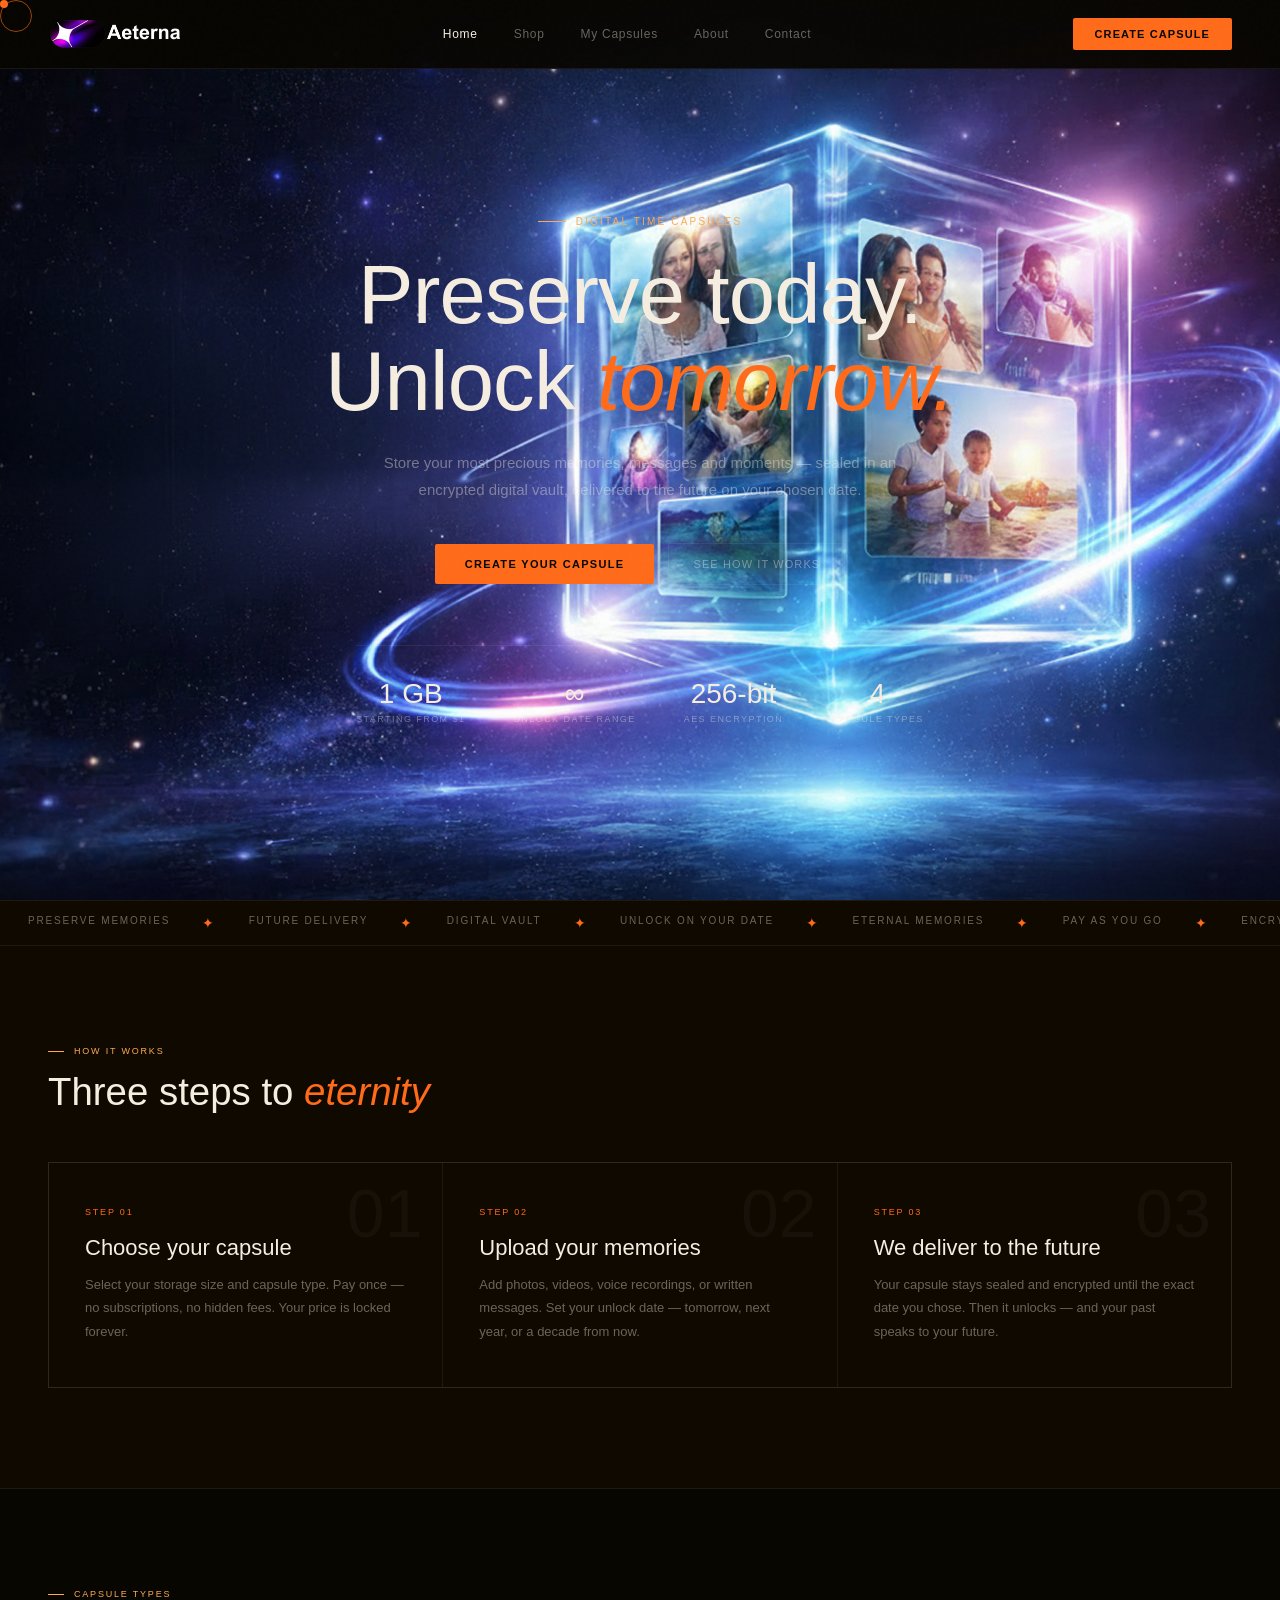
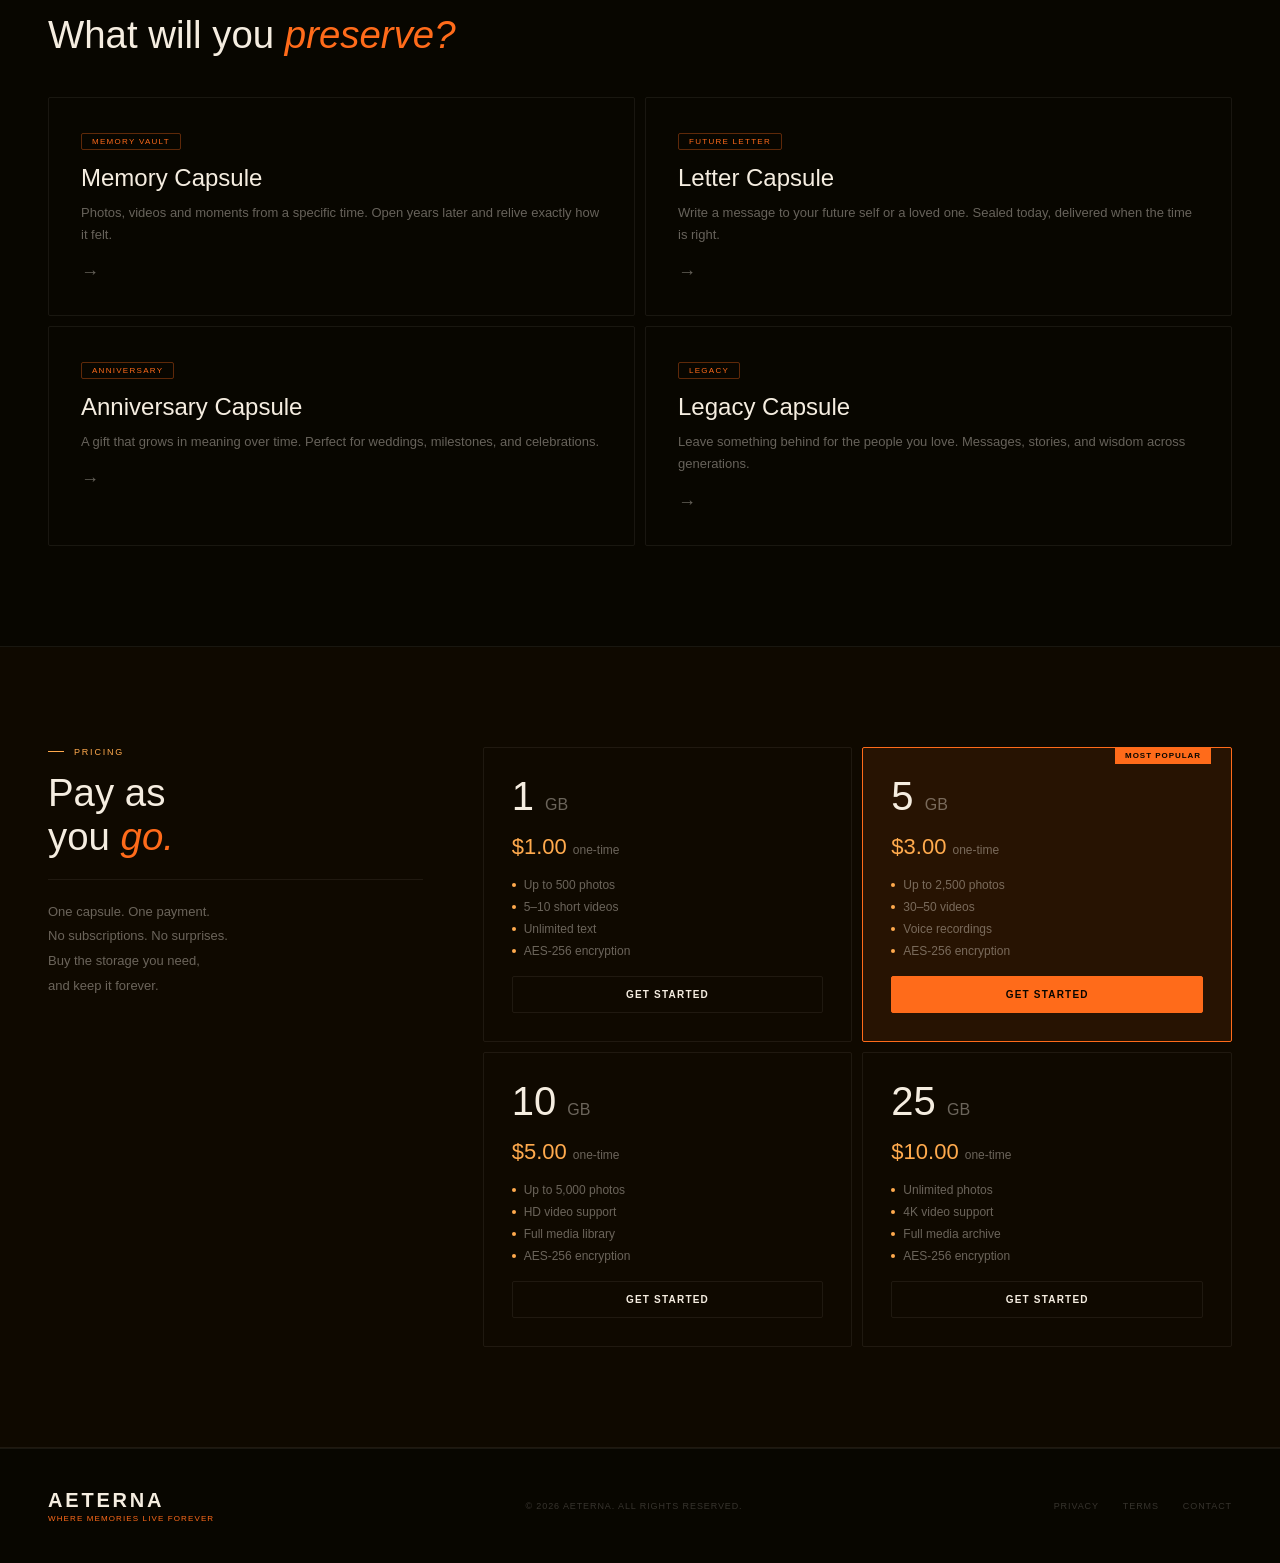
==== commit ba5daaf3: "Add files via upload" ====
--- a/index.html
+++ b/index.html
@@ -11,27 +11,28 @@
 .hero {
   min-height: 100vh;
   display: flex; flex-direction: column;
-  justify-content: center; align-items: flex-start;
+  justify-content: center; align-items: center;
   padding: 120px 48px 80px;
   position: relative; overflow: hidden;
   background-image: url("hero.png");
   background-size: cover;
   background-position: center center;
   background-repeat: no-repeat;
+  text-align: center;
 }
 .hero-overlay {
   position: absolute; inset: 0;
-  background: linear-gradient(to right, rgba(8,6,0,0.96) 0%, rgba(8,6,0,0.88) 45%, rgba(8,6,0,0.40) 75%, rgba(8,6,0,0.10) 100%);
+  background: rgba(8,6,0,0.72);
   z-index: 0;
 }
 .hero > * { position: relative; z-index: 1; }
-.hero-eyebrow { font-size: 10px; letter-spacing: 0.22em; text-transform: uppercase; color: var(--amber); margin-bottom: 24px; display: flex; align-items: center; gap: 10px; }
+.hero-eyebrow { font-size: 10px; letter-spacing: 0.22em; text-transform: uppercase; color: var(--amber); margin-bottom: 24px; display: flex; align-items: center; gap: 10px; justify-content: center; }
 .hero-eyebrow::before { content: ''; display: block; width: 28px; height: 0.5px; background: var(--amber); }
-.hero h1 { font-size: clamp(48px, 6.5vw, 88px); font-weight: 300; line-height: 1.05; letter-spacing: -0.01em; margin-bottom: 24px; max-width: 600px; }
+.hero h1 { font-size: clamp(48px, 6.5vw, 88px); font-weight: 300; line-height: 1.05; letter-spacing: -0.01em; margin-bottom: 24px; max-width: 700px; }
 .hero h1 em { font-style: italic; color: var(--orange); }
-.hero-sub { font-size: 15px; color: var(--muted); line-height: 1.8; max-width: 420px; margin-bottom: 40px; }
-.hero-btns { display: flex; gap: 14px; align-items: center; margin-bottom: 60px; }
-.hero-stats { display: flex; gap: 48px; padding-top: 32px; border-top: 0.5px solid var(--border); width: fit-content; }
+.hero-sub { font-size: 15px; color: var(--muted); line-height: 1.8; max-width: 520px; margin-bottom: 40px; margin-left: auto; margin-right: auto; }
+.hero-btns { display: flex; gap: 14px; align-items: center; margin-bottom: 60px; justify-content: center; }
+.hero-stats { display: flex; gap: 48px; padding-top: 32px; border-top: 0.5px solid var(--border); width: fit-content; margin: 0 auto; }
 .hero-stat-num { font-size: 28px; font-weight: 300; color: var(--white); }
 .hero-stat-label { font-size: 9px; letter-spacing: 0.16em; text-transform: uppercase; color: var(--muted); margin-top: 4px; }
 /* MARQUEE */
@@ -105,7 +106,7 @@
     <a class="btn-primary" href="create.html">Create your capsule</a>
     <a class="btn-ghost" href="shop.html">See how it works</a>
   </div>
-  <div class="hero-stats">
+  <div class="hero-stats" style="justify-content:center;">
     <div><div class="hero-stat-num">1 GB</div><div class="hero-stat-label">Starting from $1</div></div>
     <div><div class="hero-stat-num">∞</div><div class="hero-stat-label">Unlock date range</div></div>
     <div><div class="hero-stat-num">256-bit</div><div class="hero-stat-label">AES Encryption</div></div>
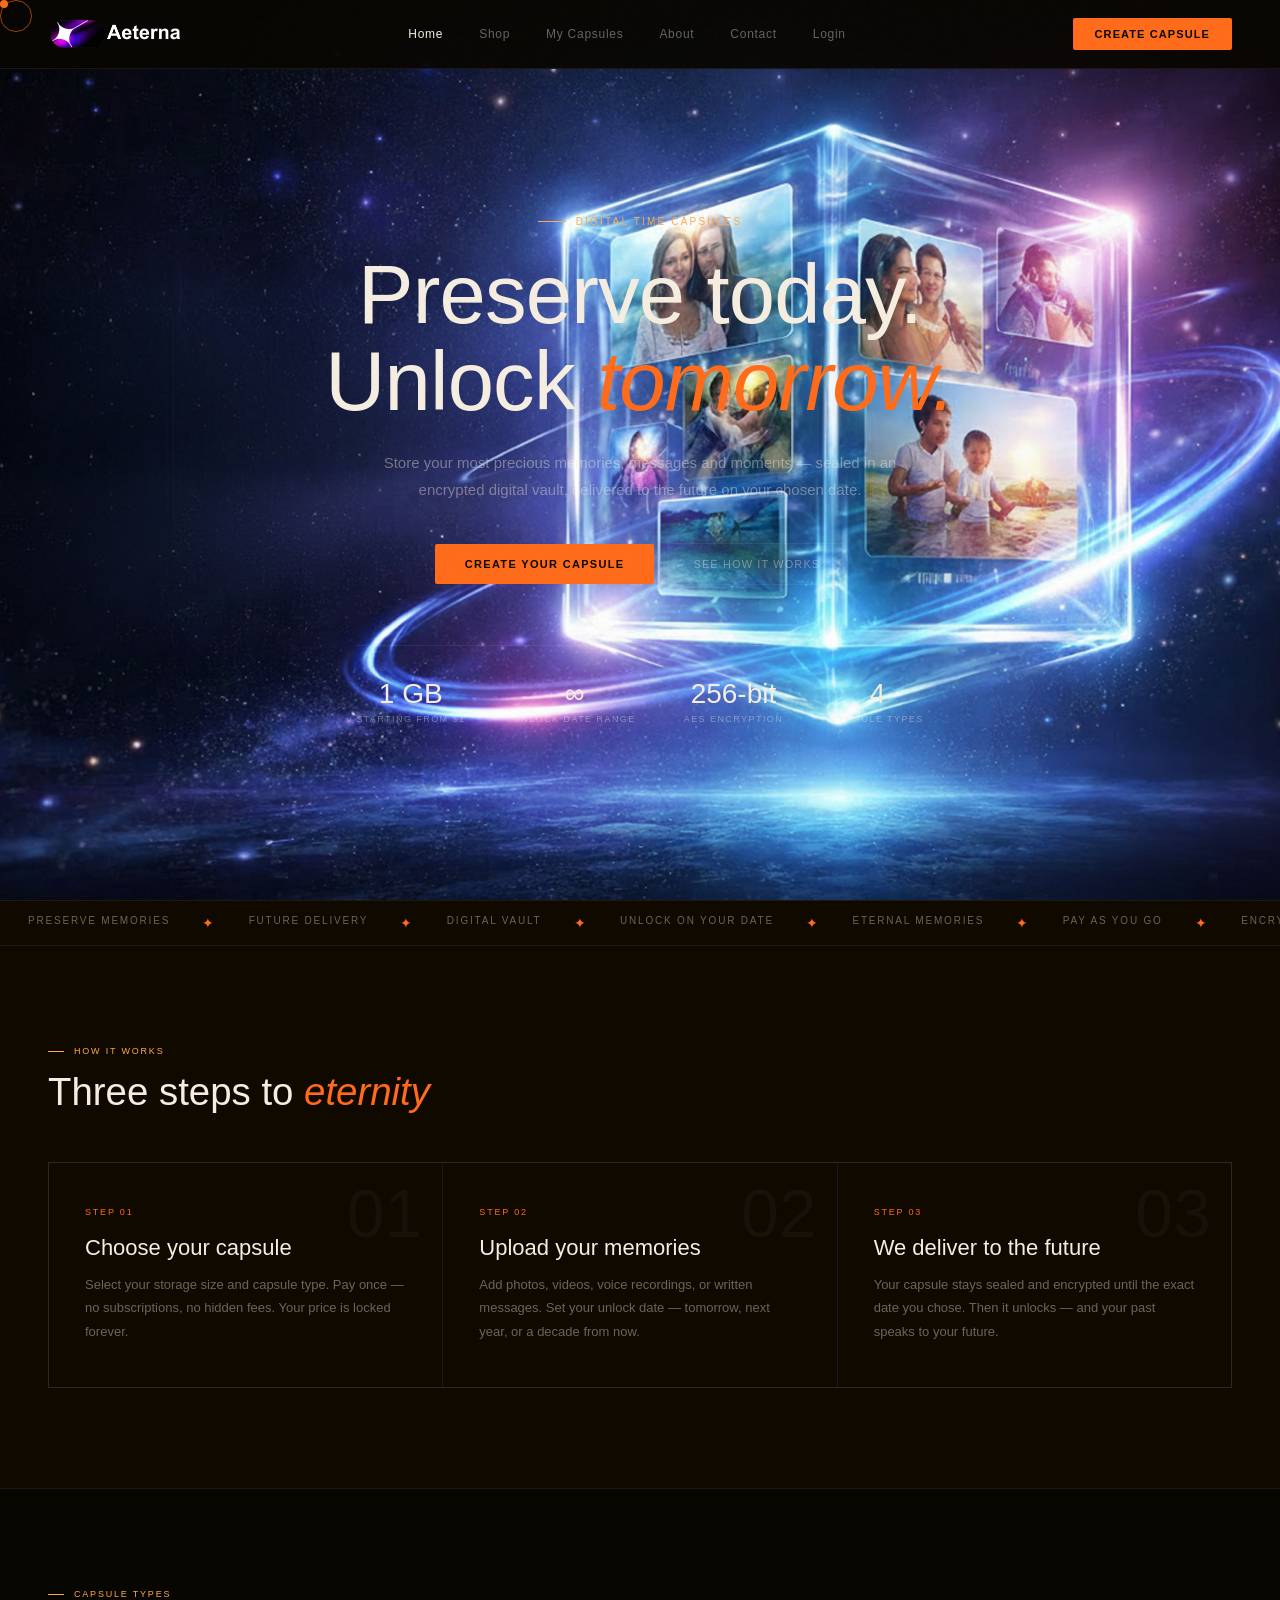
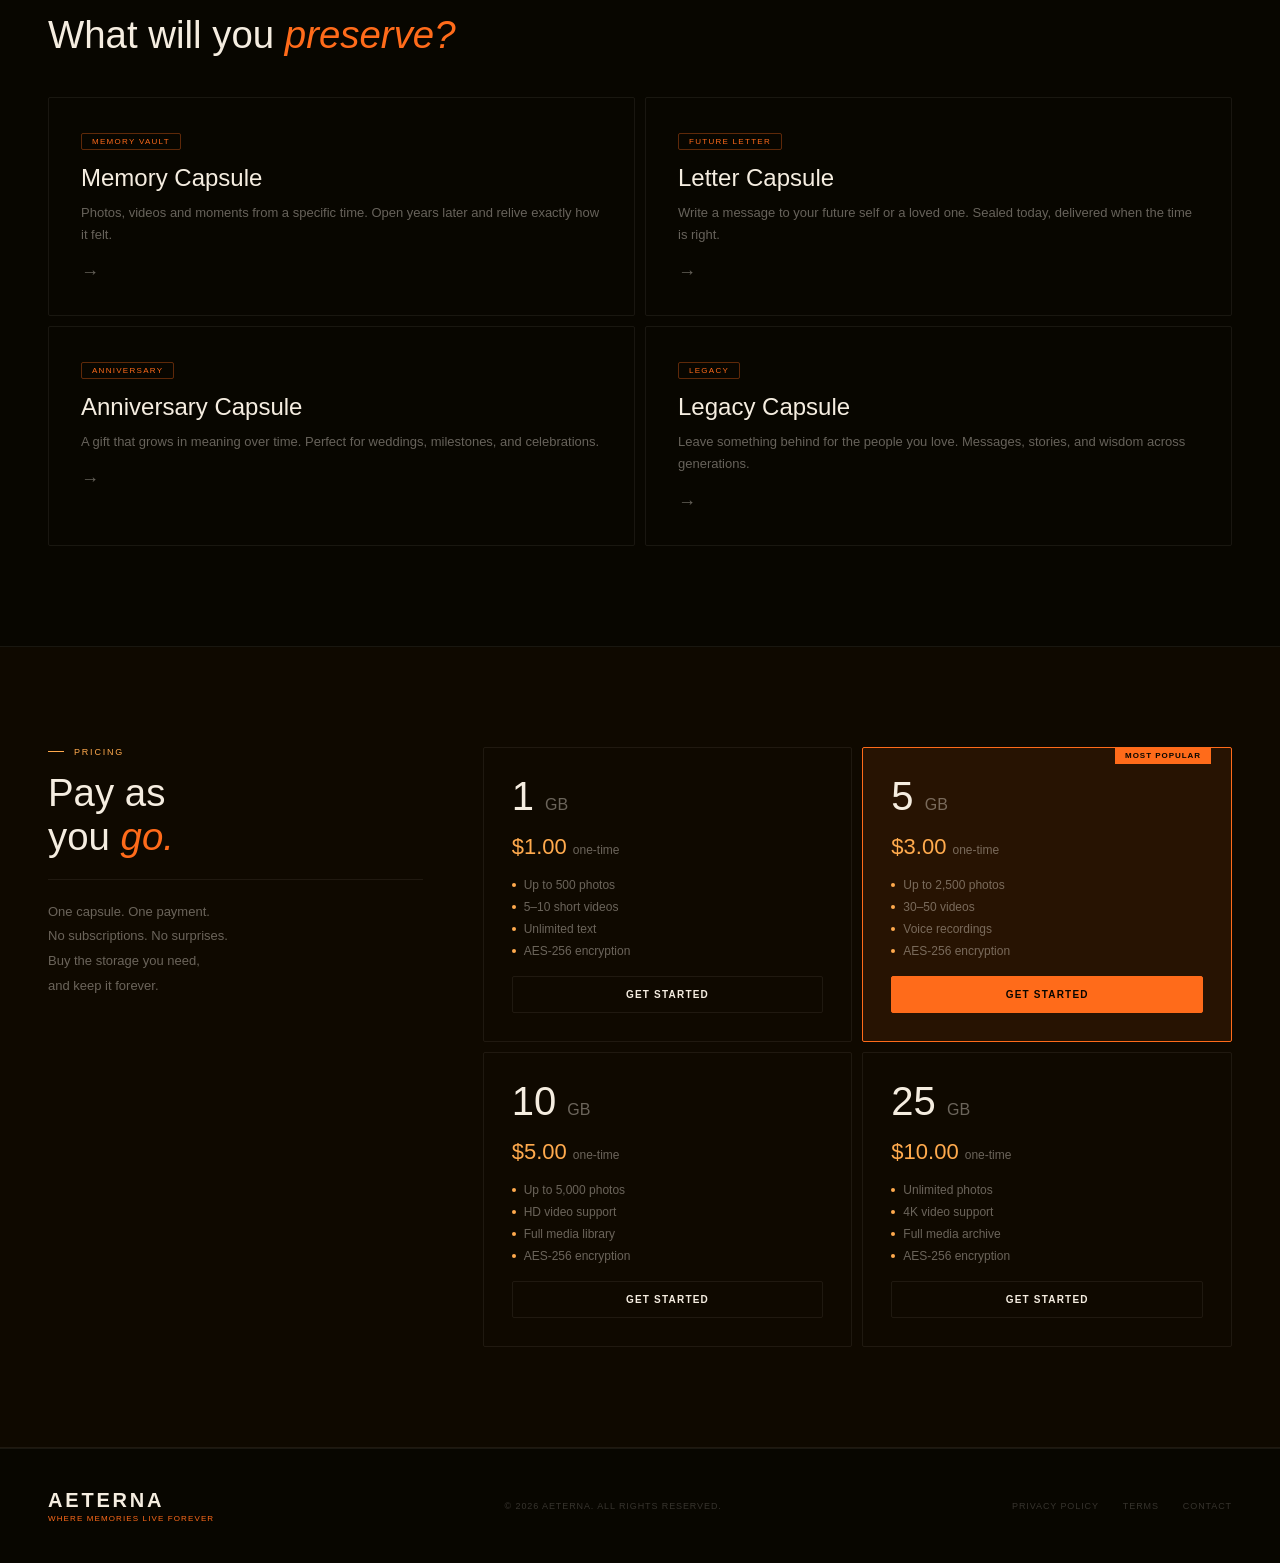
==== commit 949625fe: "Add files via upload" ====
--- a/index.html
+++ b/index.html
@@ -80,6 +80,34 @@
 .price-feature::before { content: ''; width: 4px; height: 4px; border-radius: 50%; background: var(--amber); flex-shrink: 0; }
 .price-btn { font-size: 10px; letter-spacing: 0.12em; text-transform: uppercase; color: var(--white); background: transparent; border: 0.5px solid var(--border); padding: 12px; border-radius: 2px; cursor: none; transition: all 0.2s; width: 100%; font-weight: 700; }
 .price-btn:hover, .price-card.featured .price-btn { background: var(--orange); border-color: var(--orange); color: var(--black); }
+
+@media(max-width:768px){
+  nav{padding:14px 20px;}
+  .nav-links{display:none;}
+  .nav-cta{padding:8px 14px;font-size:10px;}
+  .page-header{padding:100px 20px 40px;}
+  .how-grid{grid-template-columns:1fr;}
+  .types-grid{grid-template-columns:1fr;}
+  .pricing-inner{grid-template-columns:1fr;}
+  .pricing-cards{grid-template-columns:1fr;}
+  .hero{padding:100px 20px 60px;}
+  .hero-stats{flex-wrap:wrap;gap:24px;}
+  .dash-header-bar{flex-direction:column;align-items:flex-start;gap:16px;padding:100px 20px 32px;}
+  .stats-row{grid-template-columns:repeat(2,1fr);}
+  .dash-content{padding:24px 20px;}
+  .capsules-grid{grid-template-columns:1fr;}
+  .login-wrap{grid-template-columns:1fr;}
+  .left-panel{display:none;}
+  .right-panel{padding:100px 24px 40px;}
+  .manifesto{grid-template-columns:1fr;padding:60px 20px;}
+  .values-grid{grid-template-columns:1fr;}
+  .team-grid{grid-template-columns:1fr;}
+  .about-hero{padding:100px 20px 48px;}
+  .footer-inner{flex-direction:column;align-items:flex-start;gap:16px;}
+  .create-main{padding:140px 20px 60px;}
+  .type-grid{grid-template-columns:1fr;}
+  .tl-item{grid-template-columns:1fr;gap:8px;}
+}
 </style>
 </head>
 <body>
@@ -93,6 +121,7 @@
     <a href="dashboard.html">My Capsules</a>
     <a href="about.html">About</a>
     <a href="contact.html">Contact</a>
+    <a href="login.html">Login</a>
   </div>
   <a class="nav-cta" href="create.html">Create Capsule</a>
 </nav>
@@ -183,7 +212,7 @@
   <div class="footer-inner">
     <div><div class="footer-logo">AETERNA</div><div class="footer-tagline">Where memories live forever</div></div>
     <span class="footer-copy">© 2026 Aeterna. All rights reserved.</span>
-    <div class="footer-links"><a href="#">Privacy</a><a href="#">Terms</a><a href="contact.html">Contact</a></div>
+    <div class="footer-links"><a href="privacy.html">Privacy Policy</a><a href="terms.html">Terms</a><a href="contact.html">Contact</a></div>
   </div>
 </footer>
 
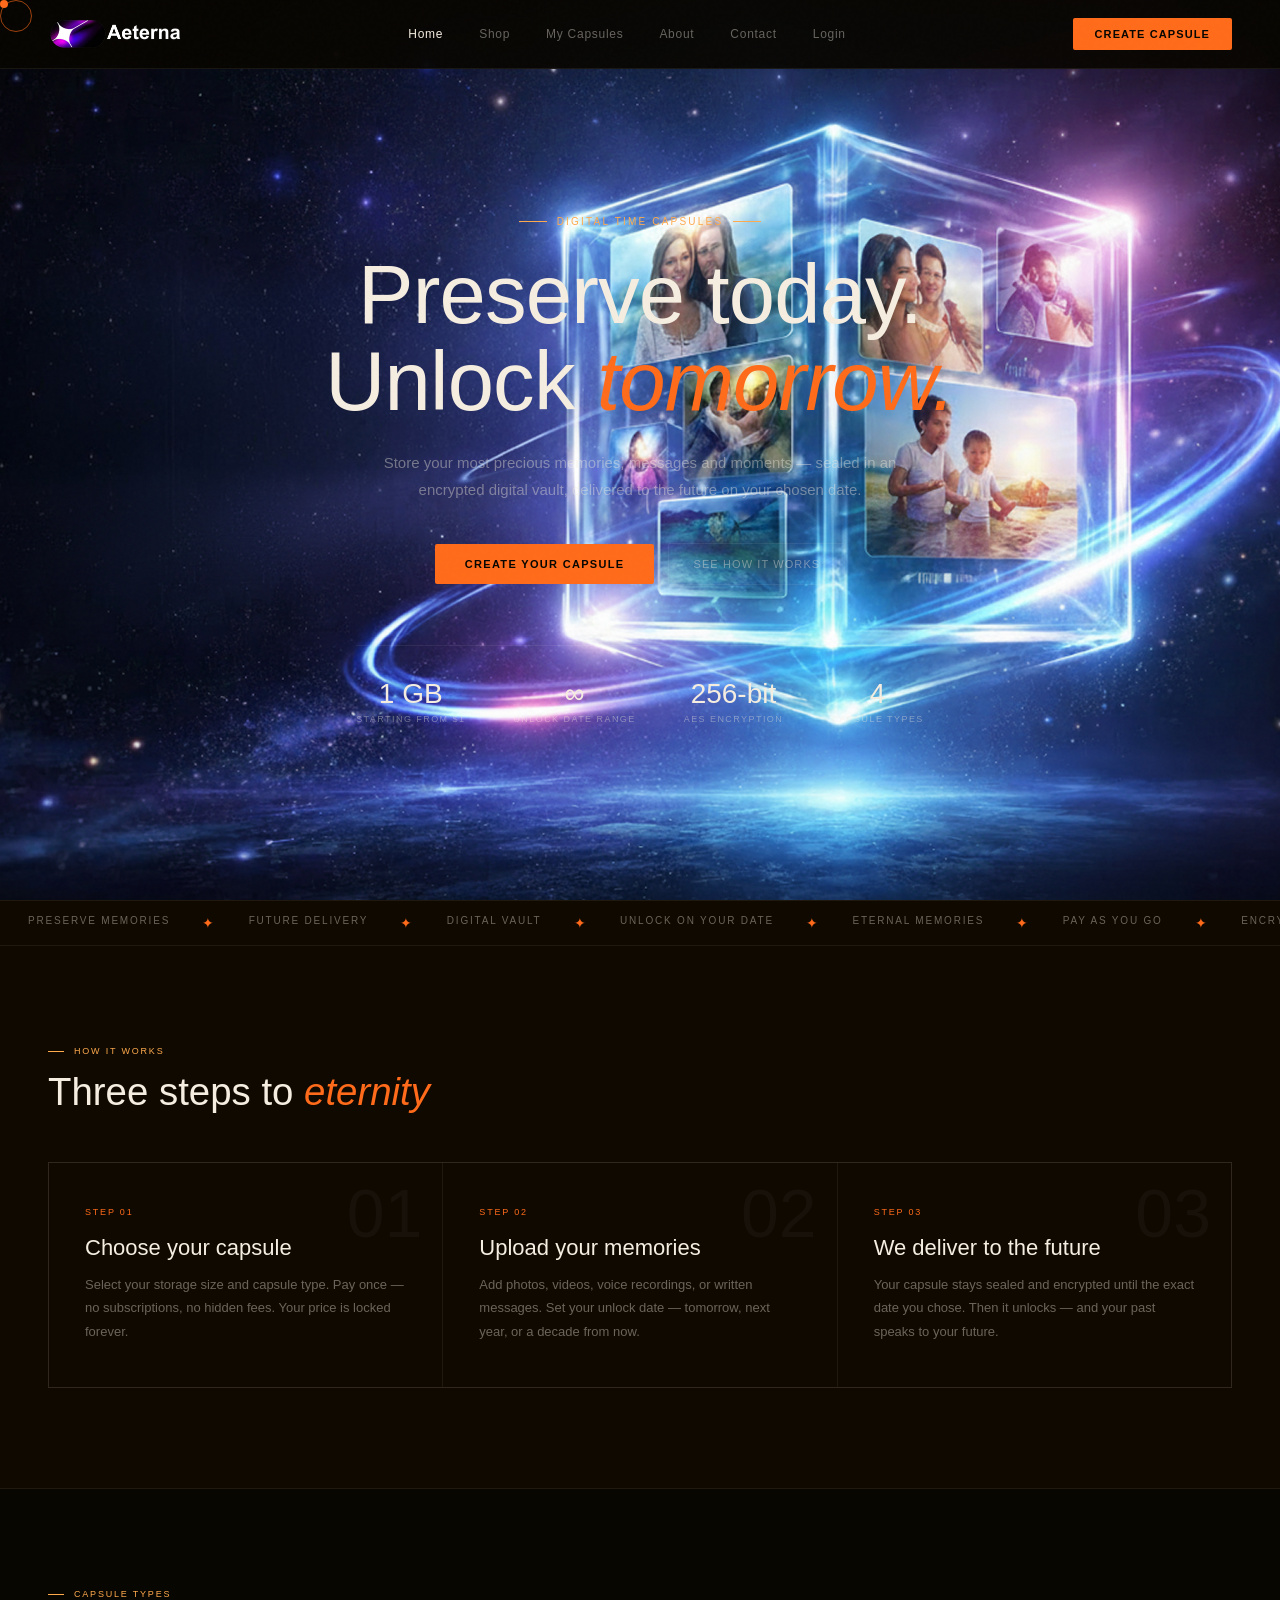
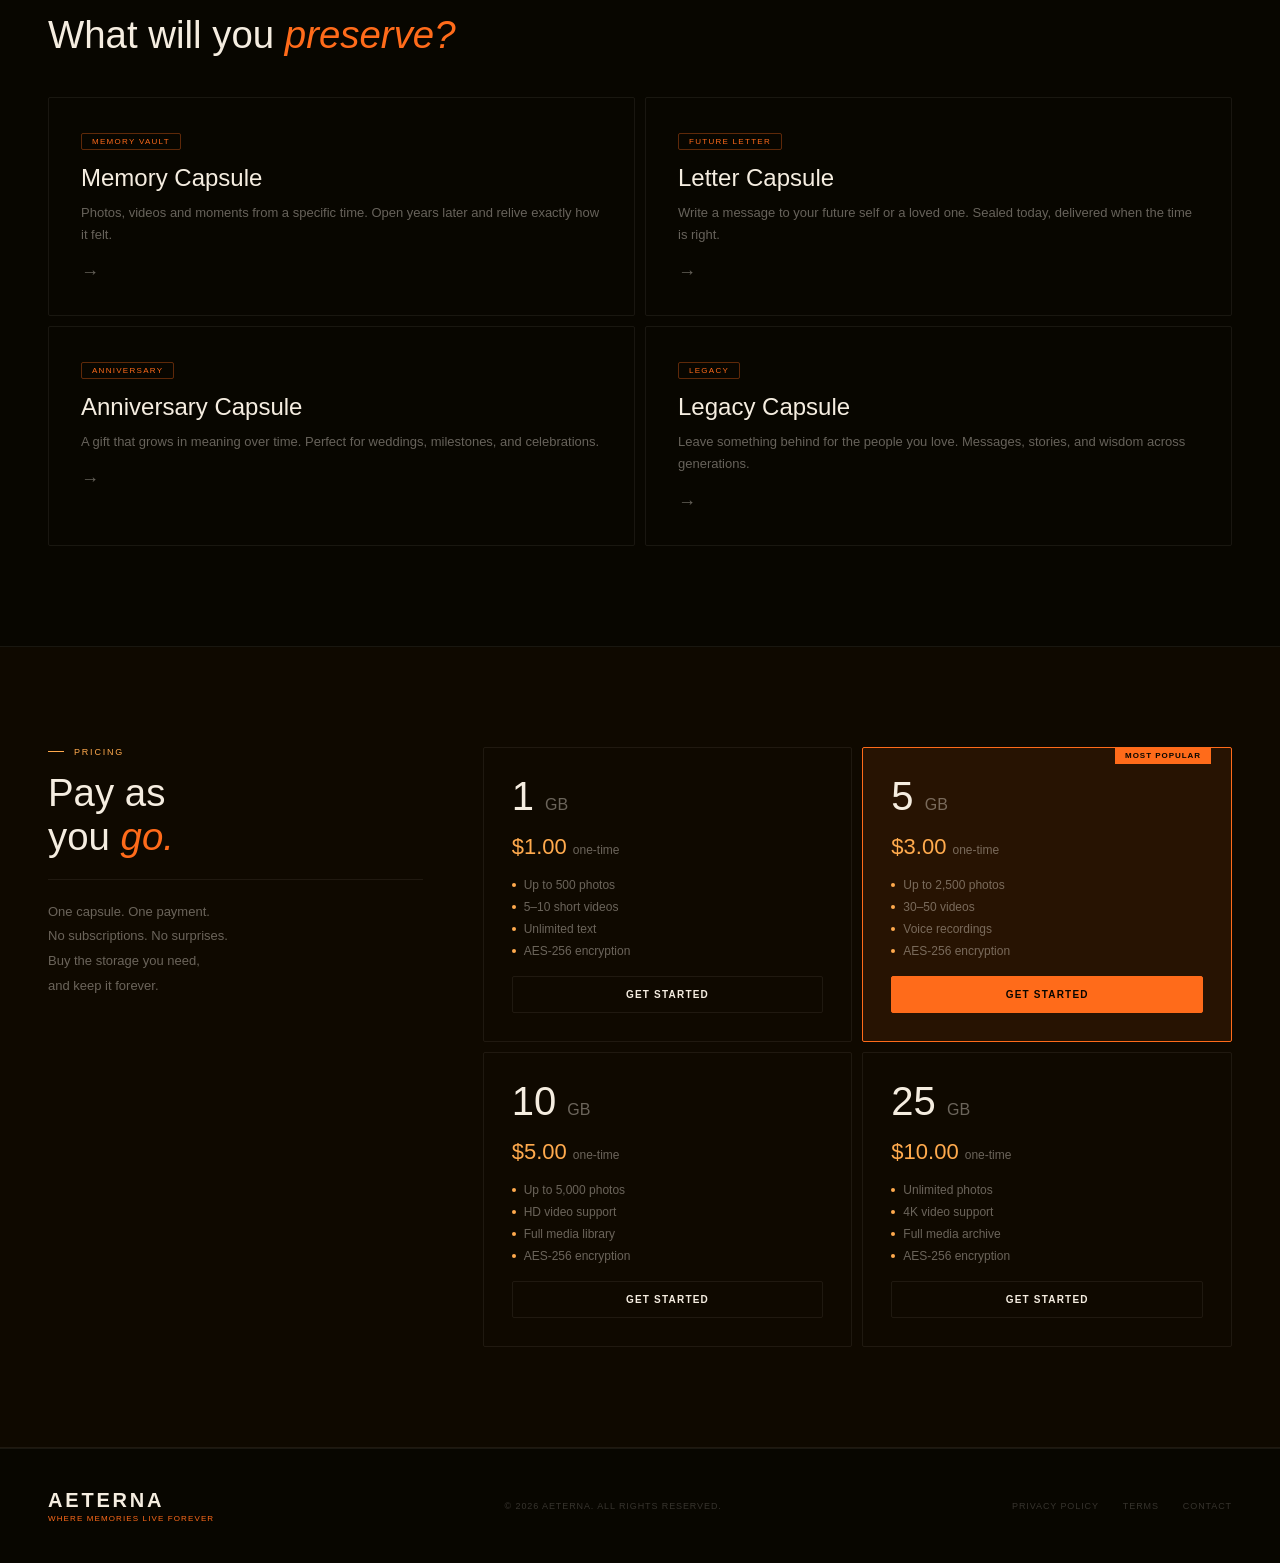
==== commit 81615485: "Add after pseudo-element to hero-eyebrow class" ====
--- a/index.html
+++ b/index.html
@@ -28,6 +28,7 @@
 .hero > * { position: relative; z-index: 1; }
 .hero-eyebrow { font-size: 10px; letter-spacing: 0.22em; text-transform: uppercase; color: var(--amber); margin-bottom: 24px; display: flex; align-items: center; gap: 10px; justify-content: center; }
 .hero-eyebrow::before { content: ''; display: block; width: 28px; height: 0.5px; background: var(--amber); }
+.hero-eyebrow::after { content: ''; display: block; width: 28px; height: 0.5px; background: var(--amber); }
 .hero h1 { font-size: clamp(48px, 6.5vw, 88px); font-weight: 300; line-height: 1.05; letter-spacing: -0.01em; margin-bottom: 24px; max-width: 700px; }
 .hero h1 em { font-style: italic; color: var(--orange); }
 .hero-sub { font-size: 15px; color: var(--muted); line-height: 1.8; max-width: 520px; margin-bottom: 40px; margin-left: auto; margin-right: auto; }
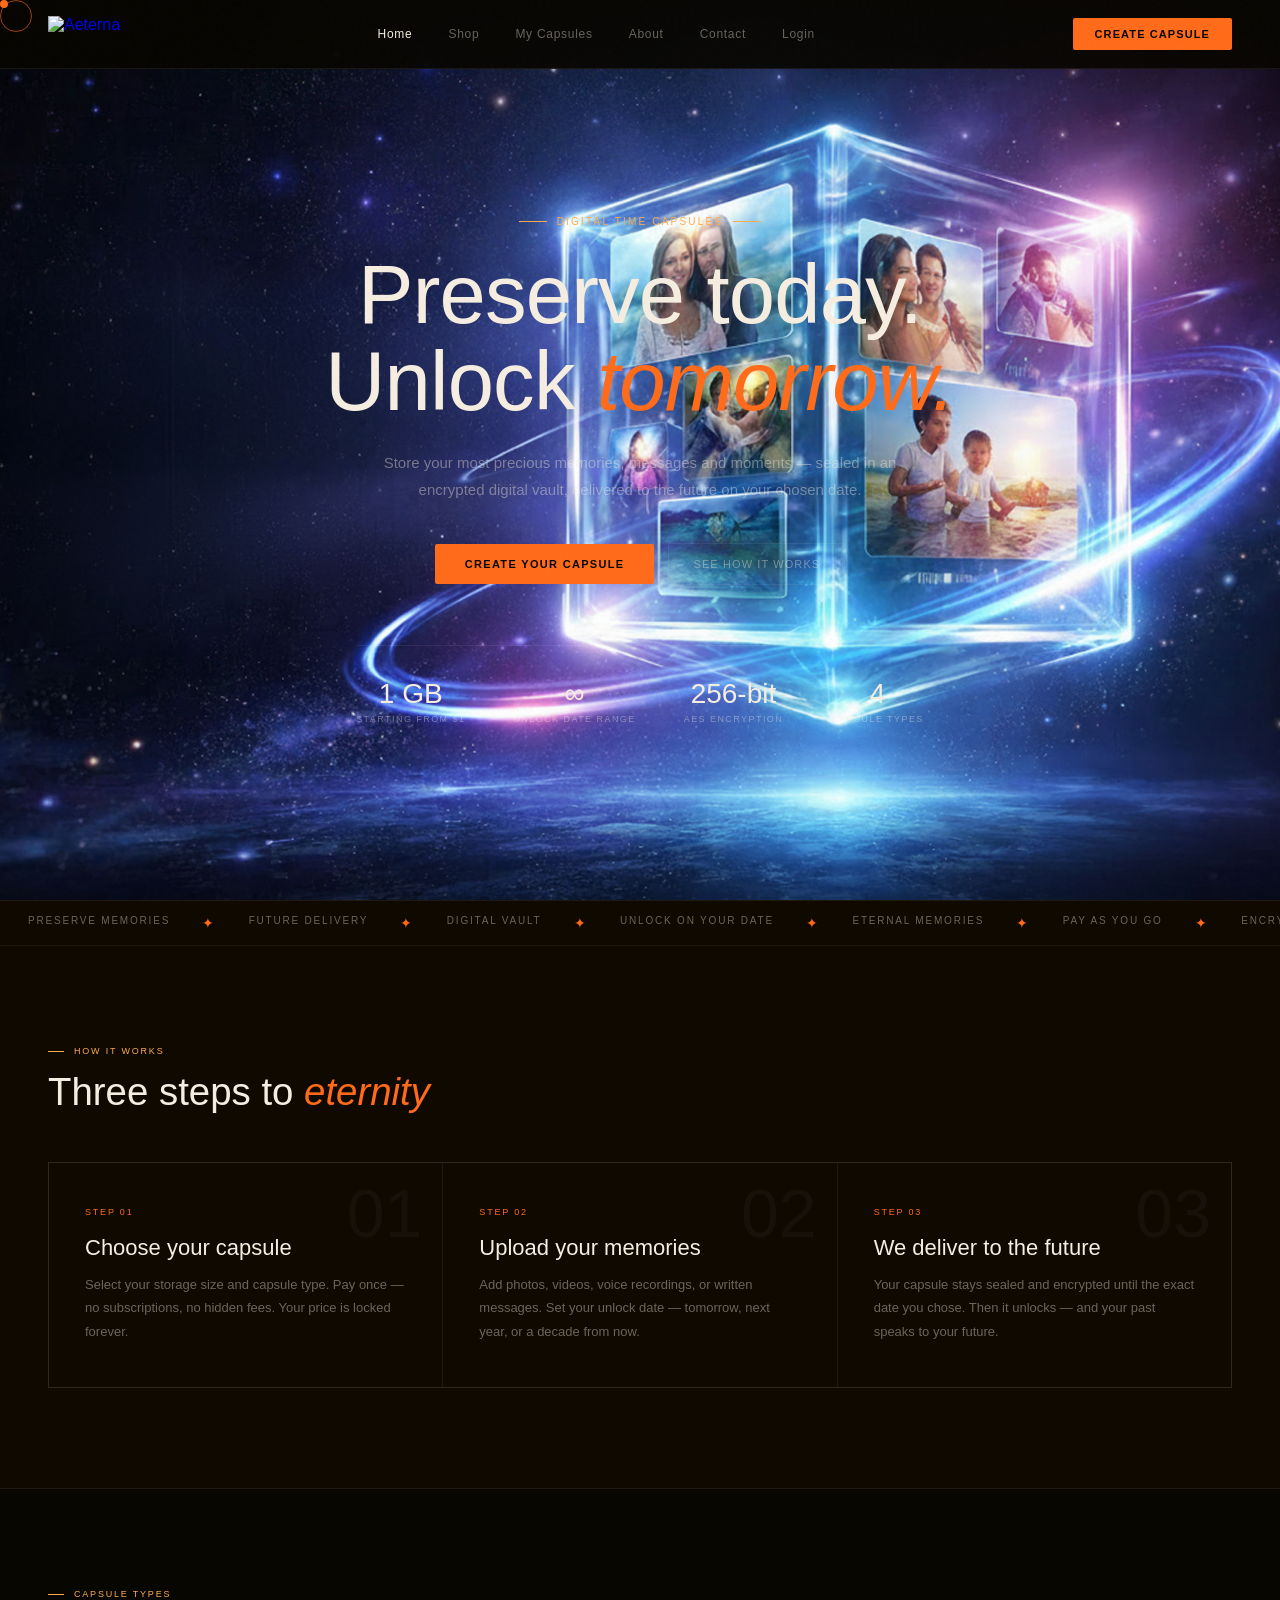
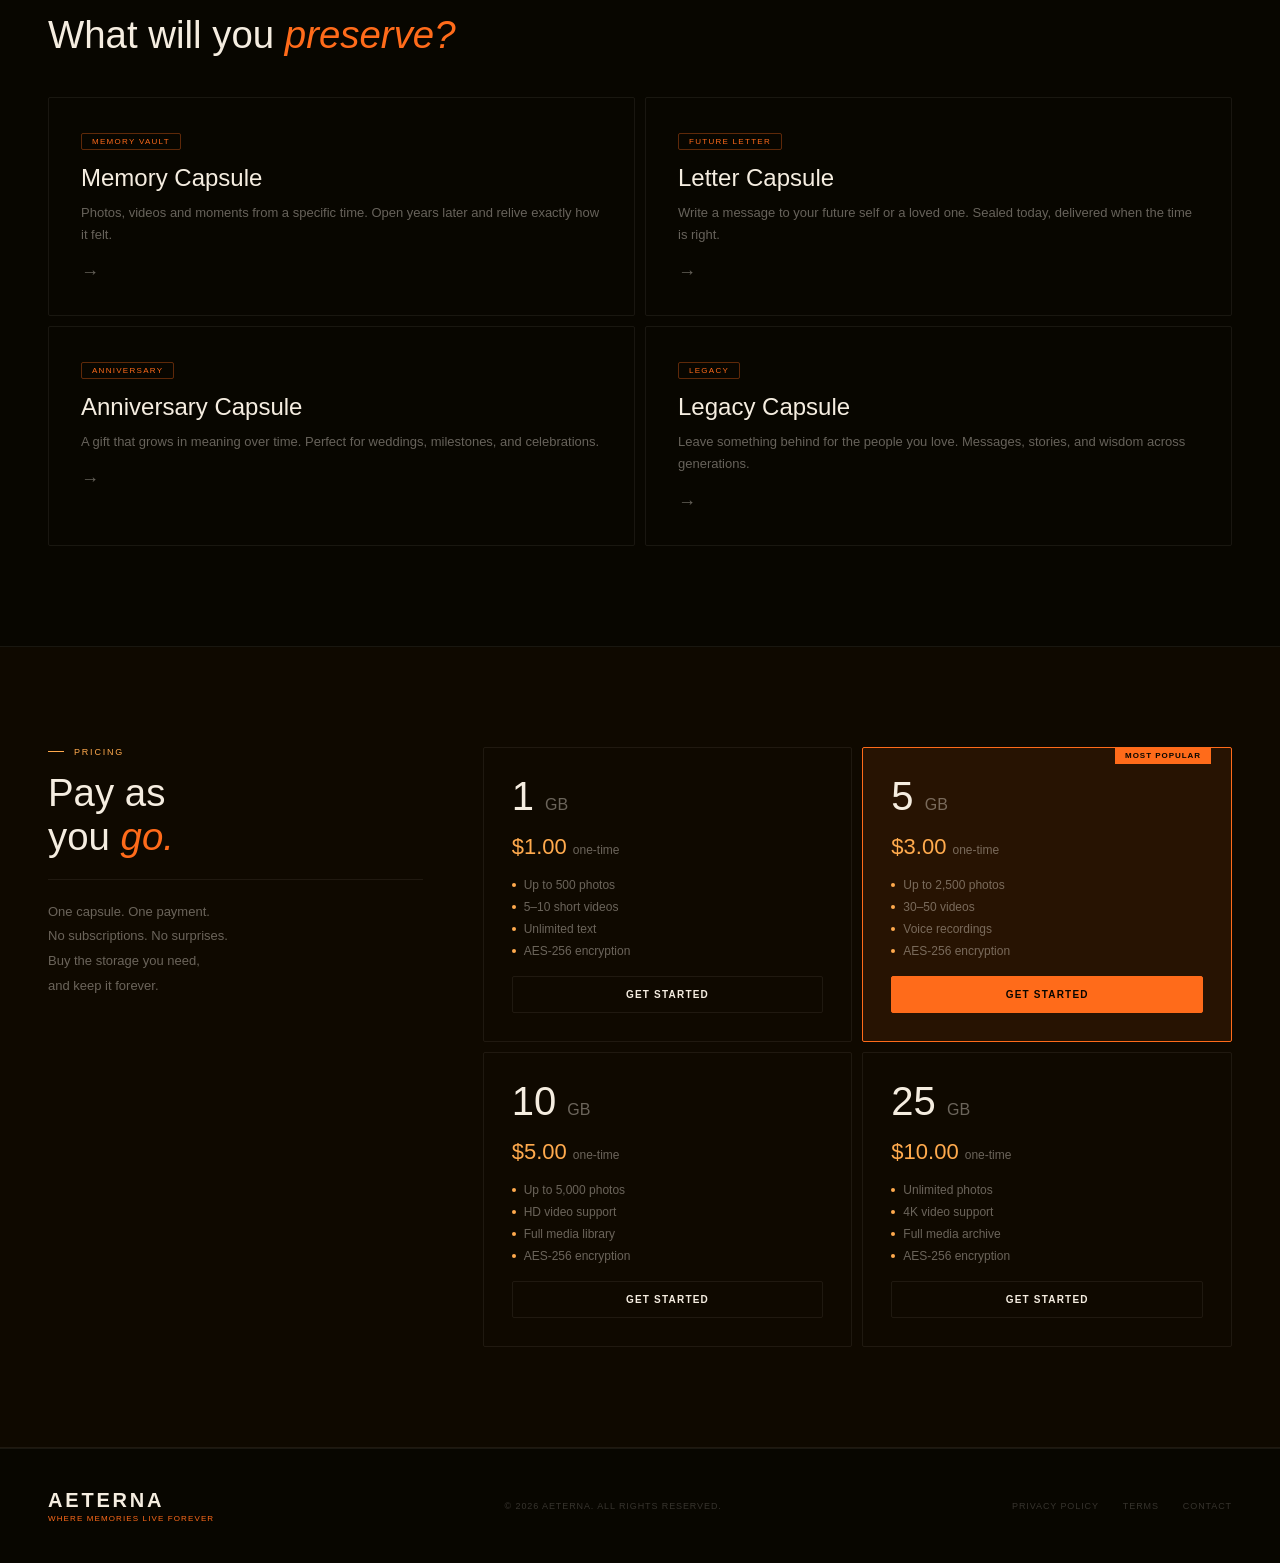
==== commit 1b770ff5: "Replace logo-white.png with logo png white(3) in all HTML files Agent-Logs-Url: https://github.com/L" ====
--- a/index.html
+++ b/index.html
@@ -115,7 +115,7 @@
 <div class="cursor" id="cursor"></div>
 <div class="cursor-ring" id="cursorRing"></div>
 <nav>
-  <a class="nav-brand" href="index.html"><img src="logo-white.png" alt="Aeterna"></a>
+  <a class="nav-brand" href="index.html"><img src="logo png white(3)" alt="Aeterna"></a>
   <div class="nav-links">
     <a href="index.html" class="active">Home</a>
     <a href="shop.html">Shop</a>
